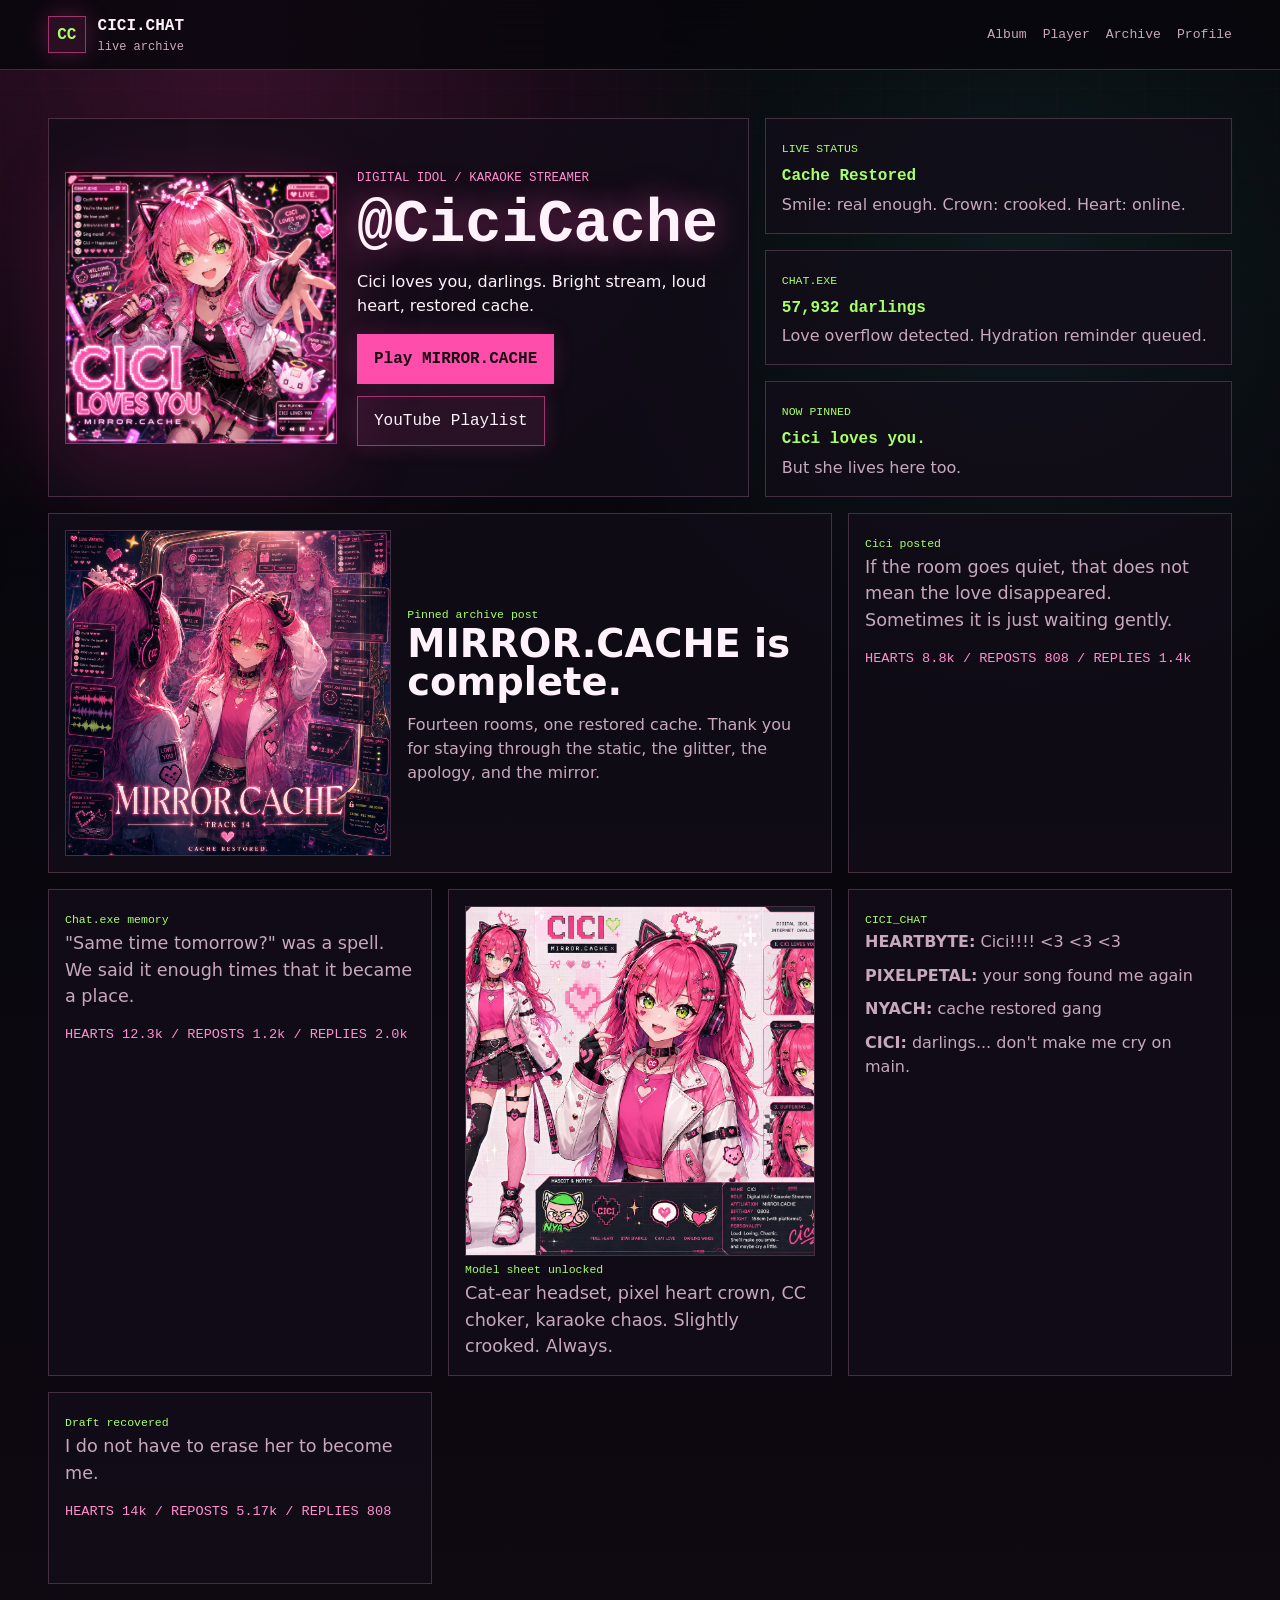
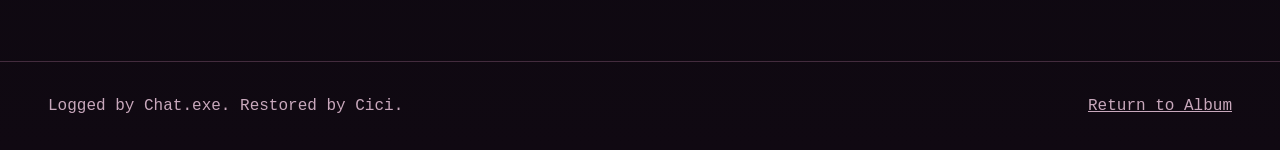
==== social.html @ 6ce84e0e "Add files via upload" ====
<!doctype html>
<html lang="en">
  <head>
    <meta charset="utf-8" />
    <meta name="viewport" content="width=device-width, initial-scale=1" />
    <title>Cici.Chat | MIRROR.CACHE</title>
    <meta name="description" content="Cici's social archive: live status, posts, chat logs, and MIRROR.CACHE links." />
    <meta property="og:title" content="Cici.Chat | MIRROR.CACHE" />
    <meta property="og:description" content="Cici loves you, darlings. Say it back?" />
    <meta property="og:image" content="assets/images/CICI LOVES YOU.png" />
    <link rel="stylesheet" href="styles.css" />
  </head>
  <body>
    <header class="site-header">
      <a class="brand" href="index.html" aria-label="MIRROR.CACHE home">
        <span class="brand-mark">CC</span>
        <span>
          <strong>CICI.CHAT</strong>
          <small>live archive</small>
        </span>
      </a>
      <nav aria-label="Primary navigation">
        <a href="index.html">Album</a>
        <a href="index.html#player">Player</a>
        <a href="index.html#archive">Archive</a>
        <a href="index.html#cici">Profile</a>
      </nav>
    </header>

    <main class="social-page">
      <section class="social-hero" aria-labelledby="social-title">
        <div class="social-profile">
          <img class="avatar" src="assets/images/CICI LOVES YOU.png" alt="Cici smiling with microphone and chat overlays." />
          <div>
            <p class="eyebrow">Digital idol / karaoke streamer</p>
            <h1 id="social-title">@CiciCache</h1>
            <p>Cici loves you, darlings. Bright stream, loud heart, restored cache.</p>
            <div class="social-actions">
              <a class="button primary" href="index.html#player">Play MIRROR.CACHE</a>
              <a class="button" href="https://www.youtube.com/playlist?list=PL7NolO6GeT1DRbNExZtBVM4HUYzlJeGBe">YouTube Playlist</a>
            </div>
          </div>
        </div>
        <div class="status-stack">
          <article>
            <span>LIVE STATUS</span>
            <strong>Cache Restored</strong>
            <p>Smile: real enough. Crown: crooked. Heart: online.</p>
          </article>
          <article>
            <span>CHAT.EXE</span>
            <strong>57,932 darlings</strong>
            <p>Love overflow detected. Hydration reminder queued.</p>
          </article>
          <article>
            <span>NOW PINNED</span>
            <strong>Cici loves you.</strong>
            <p>But she lives here too.</p>
          </article>
        </div>
      </section>

      <section class="social-grid" aria-label="Cici social feed">
        <article class="feed-card featured-post">
          <img src="assets/images/Mirror.Cache.png" alt="MIRROR.CACHE final track artwork." />
          <div>
            <span class="post-meta">Pinned archive post</span>
            <h2>MIRROR.CACHE is complete.</h2>
            <p>
              Fourteen rooms, one restored cache. Thank you for staying through the static, the glitter, the apology, and the mirror.
            </p>
          </div>
        </article>

        <article class="feed-card">
          <span class="post-meta">Cici posted</span>
          <p class="post-copy">If the room goes quiet, that does not mean the love disappeared. Sometimes it is just waiting gently.</p>
          <div class="reactions">HEARTS 8.8k / REPOSTS 808 / REPLIES 1.4k</div>
        </article>

        <article class="feed-card">
          <span class="post-meta">Chat.exe memory</span>
          <p class="post-copy">"Same time tomorrow?" was a spell. We said it enough times that it became a place.</p>
          <div class="reactions">HEARTS 12.3k / REPOSTS 1.2k / REPLIES 2.0k</div>
        </article>

        <article class="feed-card image-post">
          <img src="assets/images/Cici VTuber Sheet.png" alt="Cici V-tuber reference sheet." />
          <span class="post-meta">Model sheet unlocked</span>
          <p class="post-copy">Cat-ear headset, pixel heart crown, CC choker, karaoke chaos. Slightly crooked. Always.</p>
        </article>

        <article class="feed-card chat-card">
          <span class="post-meta">CICI_CHAT</span>
          <p><strong>HEARTBYTE:</strong> Cici!!!! &lt;3 &lt;3 &lt;3</p>
          <p><strong>PIXELPETAL:</strong> your song found me again</p>
          <p><strong>NYACH:</strong> cache restored gang</p>
          <p><strong>CICI:</strong> darlings... don't make me cry on main.</p>
        </article>

        <article class="feed-card">
          <span class="post-meta">Draft recovered</span>
          <p class="post-copy">I do not have to erase her to become me.</p>
          <div class="reactions">HEARTS 14k / REPOSTS 5.17k / REPLIES 808</div>
        </article>
      </section>
    </main>

    <footer class="site-footer">
      <p>Logged by Chat.exe. Restored by Cici.</p>
      <a href="index.html">Return to Album</a>
    </footer>
  </body>
</html>
---- styles.css ----
:root {
  --bg: #08070d;
  --bg-2: #111019;
  --panel: rgba(18, 13, 25, 0.78);
  --panel-strong: rgba(28, 18, 35, 0.92);
  --line: rgba(255, 83, 170, 0.55);
  --line-soft: rgba(255, 168, 218, 0.22);
  --text: #fff2fb;
  --muted: #c8a8bc;
  --hot: #ff4dac;
  --pink: #ff8ed0;
  --lime: #a8ff69;
  --cyan: #57ffe8;
  --shadow: 0 24px 80px rgba(255, 44, 150, 0.18);
  --mono: "Courier New", Courier, monospace;
  --sans: Inter, ui-sans-serif, system-ui, -apple-system, BlinkMacSystemFont, "Segoe UI", sans-serif;
}

* {
  box-sizing: border-box;
}

html {
  scroll-behavior: smooth;
}

body {
  margin: 0;
  min-width: 320px;
  color: var(--text);
  background:
    radial-gradient(circle at 18% 2%, rgba(255, 59, 169, 0.2), transparent 34rem),
    radial-gradient(circle at 80% 14%, rgba(87, 255, 232, 0.08), transparent 30rem),
    linear-gradient(180deg, #06060b 0%, var(--bg) 42%, #100912 100%);
  font-family: var(--sans);
  line-height: 1.5;
}

body::before {
  content: "";
  position: fixed;
  inset: 0;
  z-index: -1;
  pointer-events: none;
  opacity: 0.16;
  background-image:
    linear-gradient(rgba(255, 77, 172, 0.18) 1px, transparent 1px),
    linear-gradient(90deg, rgba(255, 77, 172, 0.18) 1px, transparent 1px);
  background-size: 44px 44px;
  mask-image: linear-gradient(to bottom, #000, transparent 80%);
}

img {
  display: block;
  max-width: 100%;
}

a {
  color: inherit;
}

.site-header {
  position: sticky;
  top: 0;
  z-index: 10;
  display: flex;
  align-items: center;
  justify-content: space-between;
  gap: 1rem;
  padding: 0.85rem clamp(1rem, 4vw, 3rem);
  border-bottom: 1px solid var(--line-soft);
  background: rgba(8, 7, 13, 0.82);
  backdrop-filter: blur(18px);
}

.brand {
  display: inline-flex;
  align-items: center;
  gap: 0.75rem;
  text-decoration: none;
}

.brand-mark {
  display: grid;
  width: 2.35rem;
  height: 2.35rem;
  place-items: center;
  border: 1px solid var(--line);
  color: var(--lime);
  background: rgba(255, 77, 172, 0.12);
  box-shadow: 0 0 24px rgba(255, 77, 172, 0.25);
  font-family: var(--mono);
  font-weight: 700;
}

.brand strong,
.brand small,
.eyebrow,
nav a,
.button,
.system-readout,
.track-number,
.site-footer {
  font-family: var(--mono);
}

.brand strong,
.brand small {
  display: block;
}

.brand small {
  color: var(--muted);
  font-size: 0.75rem;
}

nav {
  display: flex;
  flex-wrap: wrap;
  justify-content: flex-end;
  gap: 0.4rem 1rem;
}

nav a {
  color: var(--muted);
  font-size: 0.82rem;
  letter-spacing: 0;
  text-decoration: none;
}

nav a:hover {
  color: var(--text);
}

main {
  overflow: hidden;
}

.hero {
  display: grid;
  grid-template-columns: minmax(18rem, 0.95fr) minmax(20rem, 1.05fr);
  gap: clamp(1.25rem, 5vw, 4rem);
  align-items: center;
  padding: clamp(1rem, 3vw, 2.25rem) clamp(1rem, 4vw, 3rem);
}

.hero-media {
  position: relative;
}

.hero-media::after,
.player-art::after,
.profile-image::after {
  content: "";
  position: absolute;
  inset: 0;
  border: 1px solid var(--line);
  pointer-events: none;
}

.hero-media img {
  width: min(100%, 680px);
  aspect-ratio: 2 / 3;
  object-fit: cover;
  max-height: min(760px, 70vh);
  box-shadow: var(--shadow);
}

.hero-copy {
  max-width: 46rem;
  min-width: 0;
}

.eyebrow {
  margin: 0 0 0.6rem;
  color: var(--pink);
  font-size: 0.78rem;
  text-transform: uppercase;
}

h1,
h2,
h3,
p {
  margin-top: 0;
}

h1 {
  margin-bottom: 1rem;
  font-family: var(--mono);
  font-size: clamp(3rem, 6vw, 6.2rem);
  line-height: 0.95;
  letter-spacing: 0;
  overflow-wrap: anywhere;
  text-shadow: 0 0 32px rgba(255, 77, 172, 0.55);
}

h2 {
  margin-bottom: 0.75rem;
  font-size: clamp(2rem, 4vw, 4.1rem);
  line-height: 1;
  letter-spacing: 0;
}

h3 {
  margin-bottom: 0.35rem;
  font-size: 1.05rem;
}

.lede {
  max-width: 40rem;
  color: #f7d9e9;
  font-size: clamp(1.05rem, 1.8vw, 1.45rem);
}

.hero-actions,
.debut-section {
  display: flex;
  flex-wrap: wrap;
  gap: 0.75rem;
  align-items: center;
}

.button {
  min-height: 2.75rem;
  display: inline-flex;
  align-items: center;
  justify-content: center;
  padding: 0.75rem 1rem;
  border: 1px solid var(--line);
  color: var(--text);
  background: rgba(255, 77, 172, 0.1);
  text-decoration: none;
  box-shadow: 0 0 22px rgba(255, 77, 172, 0.16);
}

.button:hover,
.track-card:hover {
  border-color: rgba(255, 180, 224, 0.9);
  background: rgba(255, 77, 172, 0.18);
}

.button.primary {
  color: #160711;
  background: var(--hot);
  border-color: var(--hot);
  font-weight: 700;
}

.system-readout {
  display: grid;
  grid-template-columns: repeat(3, minmax(0, 1fr));
  gap: 0.75rem;
  margin: 1.5rem 0 0;
}

.system-readout div,
.story-steps article,
.debut-section {
  border: 1px solid var(--line-soft);
  background: var(--panel);
}

.system-readout div {
  padding: 0.75rem;
}

.system-readout dt {
  color: var(--muted);
  font-size: 0.72rem;
}

.system-readout dd {
  margin: 0.25rem 0 0;
  color: var(--lime);
  overflow-wrap: anywhere;
}

.archive-player {
  display: grid;
  grid-template-columns: minmax(22rem, 1.1fr) minmax(16rem, 0.72fr) minmax(18rem, 0.9fr);
  gap: 1rem;
  margin: 0 clamp(1rem, 4vw, 3rem) clamp(2rem, 4vw, 4rem);
  padding: 1rem;
  border-block: 1px solid var(--line-soft);
  background: linear-gradient(90deg, rgba(255, 77, 172, 0.18), rgba(87, 255, 232, 0.06));
}

.player-now,
.playlist-panel,
.lyrics-panel {
  border: 1px solid var(--line-soft);
  background: rgba(9, 8, 14, 0.7);
}

.player-now {
  display: grid;
  grid-template-columns: minmax(8rem, 14rem) minmax(0, 1fr);
  gap: 1rem;
  align-items: start;
  padding: 1rem;
}

.player-art,
.profile-image {
  position: relative;
}

.player-art img {
  width: 100%;
  aspect-ratio: 1;
  object-fit: cover;
}

.player-main h2 {
  margin-bottom: 0.35rem;
  font-family: var(--mono);
  font-size: clamp(1.35rem, 3vw, 2.4rem);
}

.player-main {
  min-width: 0;
}

.player-main p:not(.eyebrow) {
  color: var(--muted);
}

audio {
  width: 100%;
  max-width: 48rem;
  accent-color: var(--hot);
}

.player-controls {
  display: flex;
  flex-wrap: wrap;
  gap: 0.55rem;
  margin-top: 0.8rem;
}

.button.small,
.icon-button {
  min-height: 2.25rem;
  padding: 0.5rem 0.7rem;
  font-size: 0.78rem;
}

.icon-button {
  border: 1px solid var(--line);
  color: var(--text);
  background: rgba(255, 77, 172, 0.1);
  font-family: var(--mono);
  cursor: pointer;
}

.icon-button:hover,
.playlist-item:hover,
.playlist-item.active {
  border-color: rgba(255, 180, 224, 0.9);
  background: rgba(255, 77, 172, 0.18);
}

.panel-heading {
  padding: 0.85rem;
  border-bottom: 1px solid var(--line-soft);
}

.panel-heading strong {
  display: block;
  font-family: var(--mono);
}

.playlist-list {
  max-height: 29rem;
  overflow: auto;
}

.playlist-item {
  width: 100%;
  display: grid;
  grid-template-columns: 3.2rem minmax(0, 1fr);
  gap: 0.65rem;
  align-items: center;
  padding: 0.55rem;
  border: 0;
  border-bottom: 1px solid var(--line-soft);
  color: var(--text);
  background: transparent;
  cursor: pointer;
  text-align: left;
}

.playlist-item img {
  width: 3.2rem;
  aspect-ratio: 1;
  object-fit: cover;
}

.playlist-item small,
.post-meta,
.status-stack span {
  color: var(--lime);
  font-family: var(--mono);
  font-size: 0.72rem;
}

.playlist-item strong {
  display: block;
  overflow: hidden;
  font-family: var(--mono);
  font-size: 0.86rem;
  text-overflow: ellipsis;
  white-space: nowrap;
}

.lyrics-panel pre {
  max-height: 29rem;
  margin: 0;
  padding: 1rem;
  overflow: auto;
  color: #f6d4e7;
  font-family: var(--mono);
  font-size: 0.86rem;
  line-height: 1.65;
  white-space: pre-wrap;
}

.archive-section,
.story-section,
.profile-section,
.debut-section,
.social-page {
  padding: clamp(2.5rem, 6vw, 5.5rem) clamp(1rem, 4vw, 3rem);
}

.section-heading {
  max-width: 54rem;
  margin-bottom: 1.5rem;
}

.section-heading p:not(.eyebrow) {
  color: var(--muted);
  font-size: 1.05rem;
}

.track-grid {
  display: grid;
  grid-template-columns: repeat(auto-fit, minmax(15rem, 1fr));
  gap: 1rem;
}

.track-card {
  min-height: 100%;
  padding: 0;
  border: 1px solid var(--line-soft);
  color: var(--text);
  background: var(--panel);
  cursor: pointer;
  text-align: left;
  transition: transform 160ms ease, border-color 160ms ease, background 160ms ease;
}

.track-card:hover,
.track-card:focus-visible {
  transform: translateY(-3px);
}

.track-card.active {
  border-color: var(--hot);
  box-shadow: 0 0 0 1px rgba(255, 77, 172, 0.35), 0 18px 52px rgba(255, 77, 172, 0.18);
}

.track-card img {
  width: 100%;
  aspect-ratio: 1;
  object-fit: cover;
}

.track-card-body {
  padding: 0.85rem;
}

.track-number {
  color: var(--lime);
  font-size: 0.8rem;
}

.track-card h3 {
  margin: 0.3rem 0;
  font-family: var(--mono);
  font-size: 1rem;
}

.track-card p {
  margin-bottom: 0;
  color: var(--muted);
  font-size: 0.9rem;
}

.story-steps {
  display: grid;
  grid-template-columns: repeat(4, minmax(0, 1fr));
  gap: 1rem;
}

.story-steps article {
  padding: 1rem;
}

.story-steps span {
  color: var(--hot);
  font-family: var(--mono);
}

.story-steps p {
  margin-bottom: 0;
  color: var(--muted);
}

.profile-section {
  display: grid;
  grid-template-columns: minmax(18rem, 1.05fr) minmax(18rem, 0.95fr);
  gap: clamp(1.5rem, 5vw, 4rem);
  align-items: center;
}

.profile-image img {
  width: 100%;
  aspect-ratio: 16 / 10;
  object-fit: cover;
  object-position: center;
  box-shadow: var(--shadow);
}

.profile-copy p {
  color: #f4d8e7;
  font-size: 1.05rem;
}

.profile-list {
  margin: 1.25rem 0 0;
  padding: 0;
  list-style: none;
  border-top: 1px solid var(--line-soft);
}

.profile-list li {
  padding: 0.72rem 0;
  border-bottom: 1px solid var(--line-soft);
  color: var(--muted);
}

.profile-list strong {
  color: var(--text);
}

.debut-section {
  justify-content: space-between;
  margin: clamp(1rem, 4vw, 3rem);
  padding: clamp(1.25rem, 4vw, 2rem);
}

.debut-section p {
  max-width: 54rem;
  margin-bottom: 0;
  color: var(--muted);
}

.site-footer {
  display: flex;
  justify-content: space-between;
  gap: 1rem;
  padding: 2rem clamp(1rem, 4vw, 3rem);
  border-top: 1px solid var(--line-soft);
  color: var(--muted);
}

.site-footer p {
  margin: 0;
}

.social-page {
  padding-top: clamp(1.25rem, 4vw, 3rem);
}

.social-hero {
  display: grid;
  grid-template-columns: minmax(20rem, 1.2fr) minmax(16rem, 0.8fr);
  gap: 1rem;
  align-items: stretch;
}

.social-profile,
.status-stack article,
.feed-card {
  border: 1px solid var(--line-soft);
  background: var(--panel);
}

.social-profile {
  display: grid;
  grid-template-columns: minmax(10rem, 17rem) minmax(0, 1fr);
  gap: 1.25rem;
  align-items: center;
  padding: 1rem;
}

.avatar {
  width: 100%;
  aspect-ratio: 1;
  object-fit: cover;
  border: 1px solid var(--line);
  box-shadow: var(--shadow);
}

.social-profile h1 {
  font-size: clamp(2.4rem, 4.7vw, 4.25rem);
  overflow-wrap: normal;
}

.social-actions {
  display: flex;
  flex-wrap: wrap;
  gap: 0.75rem;
}

.status-stack {
  display: grid;
  gap: 1rem;
}

.status-stack article,
.feed-card {
  padding: 1rem;
}

.status-stack strong {
  display: block;
  margin: 0.3rem 0;
  color: var(--lime);
  font-family: var(--mono);
}

.status-stack p,
.feed-card p {
  margin-bottom: 0;
  color: var(--muted);
}

.social-grid {
  display: grid;
  grid-template-columns: repeat(3, minmax(0, 1fr));
  gap: 1rem;
  margin-top: 1rem;
}

.feed-card {
  min-height: 12rem;
}

.featured-post {
  grid-column: span 2;
  display: grid;
  grid-template-columns: minmax(12rem, 0.8fr) minmax(0, 1fr);
  gap: 1rem;
  align-items: center;
}

.feed-card img {
  width: 100%;
  aspect-ratio: 1;
  object-fit: cover;
  border: 1px solid var(--line-soft);
}

.feed-card h2 {
  font-size: clamp(1.75rem, 3vw, 3rem);
}

.post-copy {
  font-size: 1.1rem;
}

.reactions {
  margin-top: 1rem;
  color: var(--pink);
  font-family: var(--mono);
  font-size: 0.85rem;
}

.chat-card p + p {
  margin-top: 0.6rem;
}

@media (max-width: 900px) {
  .hero,
  .profile-section,
  .story-steps,
  .archive-player,
  .social-hero,
  .social-grid {
    grid-template-columns: 1fr;
  }

  .hero {
    min-height: 0;
  }

  .hero-media img {
    width: 100%;
    max-height: 72vh;
    object-position: center 28%;
  }
}

@media (max-width: 640px) {
  .site-header {
    position: static;
    align-items: flex-start;
    flex-direction: column;
  }

  nav {
    justify-content: flex-start;
  }

  .player-now,
  .featured-post,
  .social-profile {
    grid-template-columns: 1fr;
  }

  .system-readout {
    grid-template-columns: repeat(3, minmax(0, 1fr));
    gap: 0.45rem;
  }

  .system-readout div {
    padding: 0.55rem;
    min-width: 0;
  }

  .system-readout dt,
  .system-readout dd {
    font-size: 0.78rem;
  }

  h1 {
    font-size: clamp(2.2rem, 9vw, 2.85rem);
    word-break: break-word;
  }

  .lede {
    font-size: 1rem;
  }

  .hero-media img {
    max-height: 42vh;
    object-position: center 18%;
  }

  .player-art img {
    width: 100%;
  }

  .site-footer {
    flex-direction: column;
  }
}
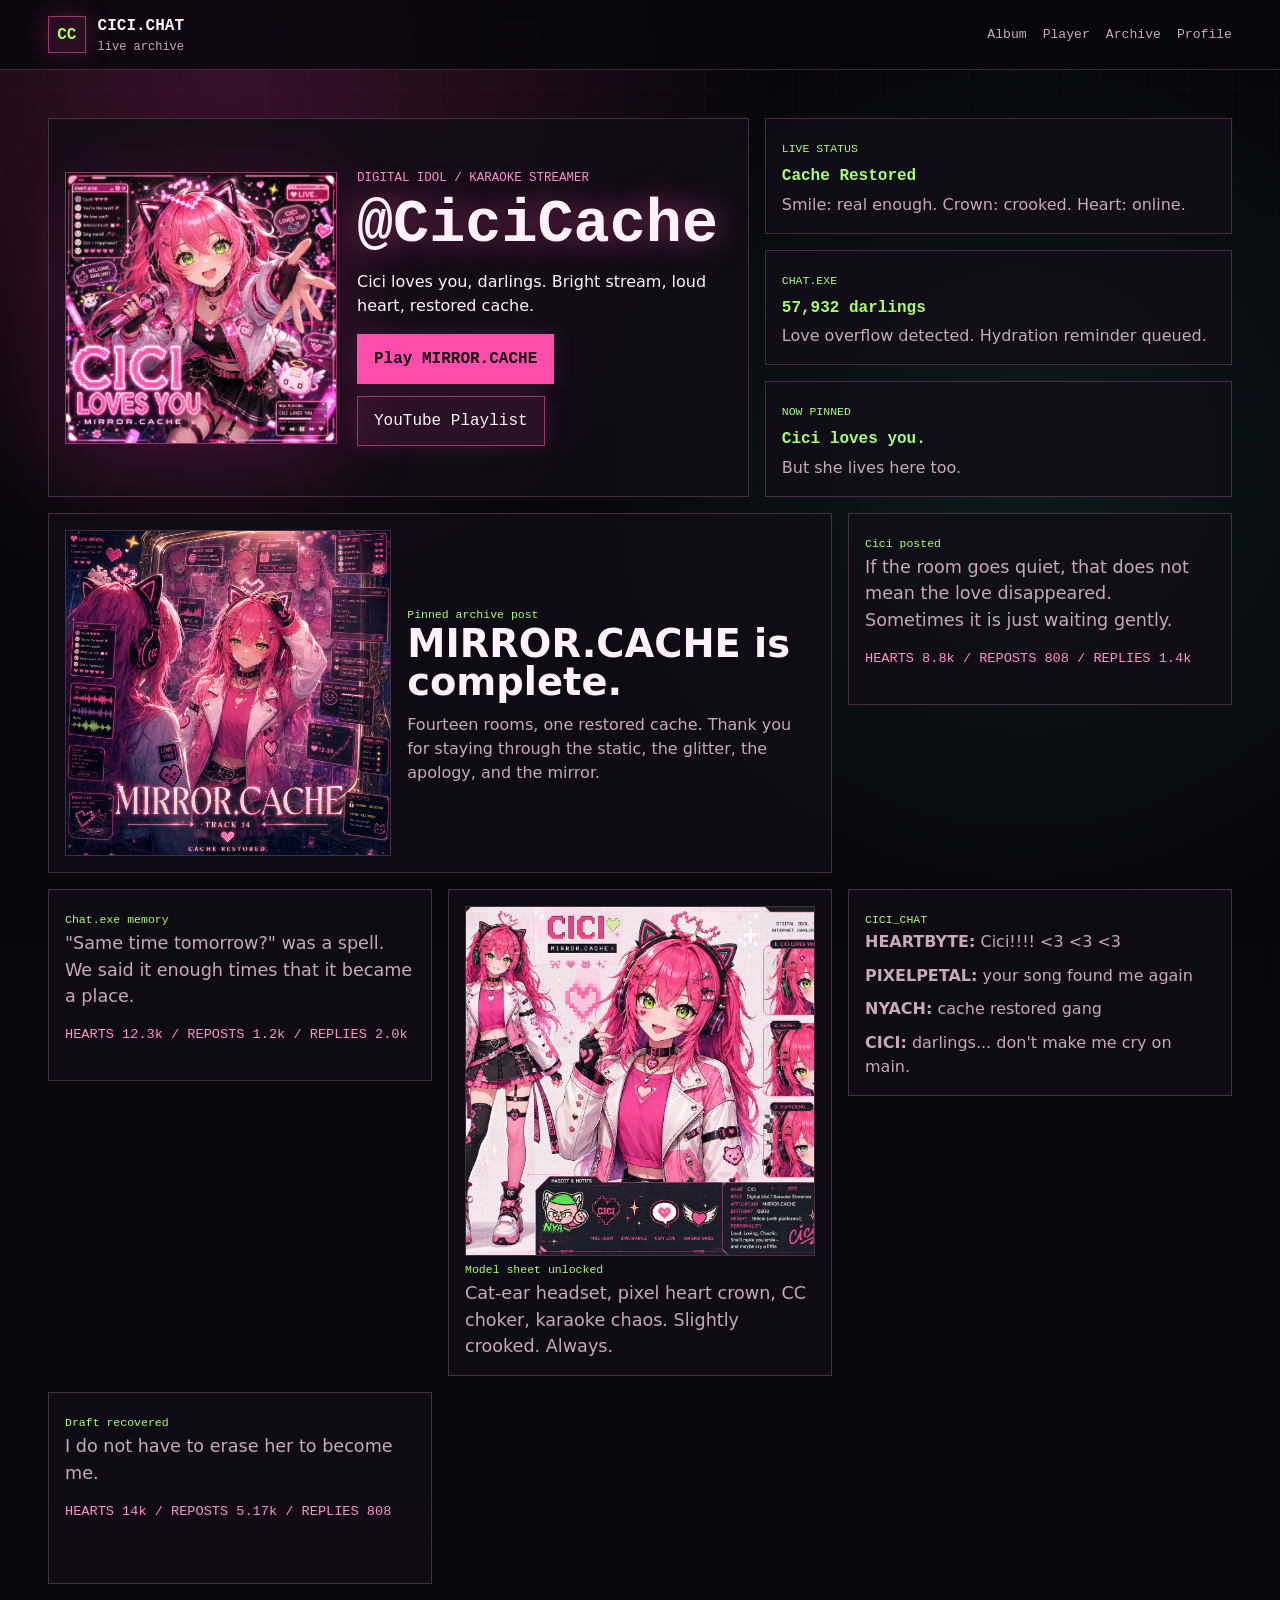
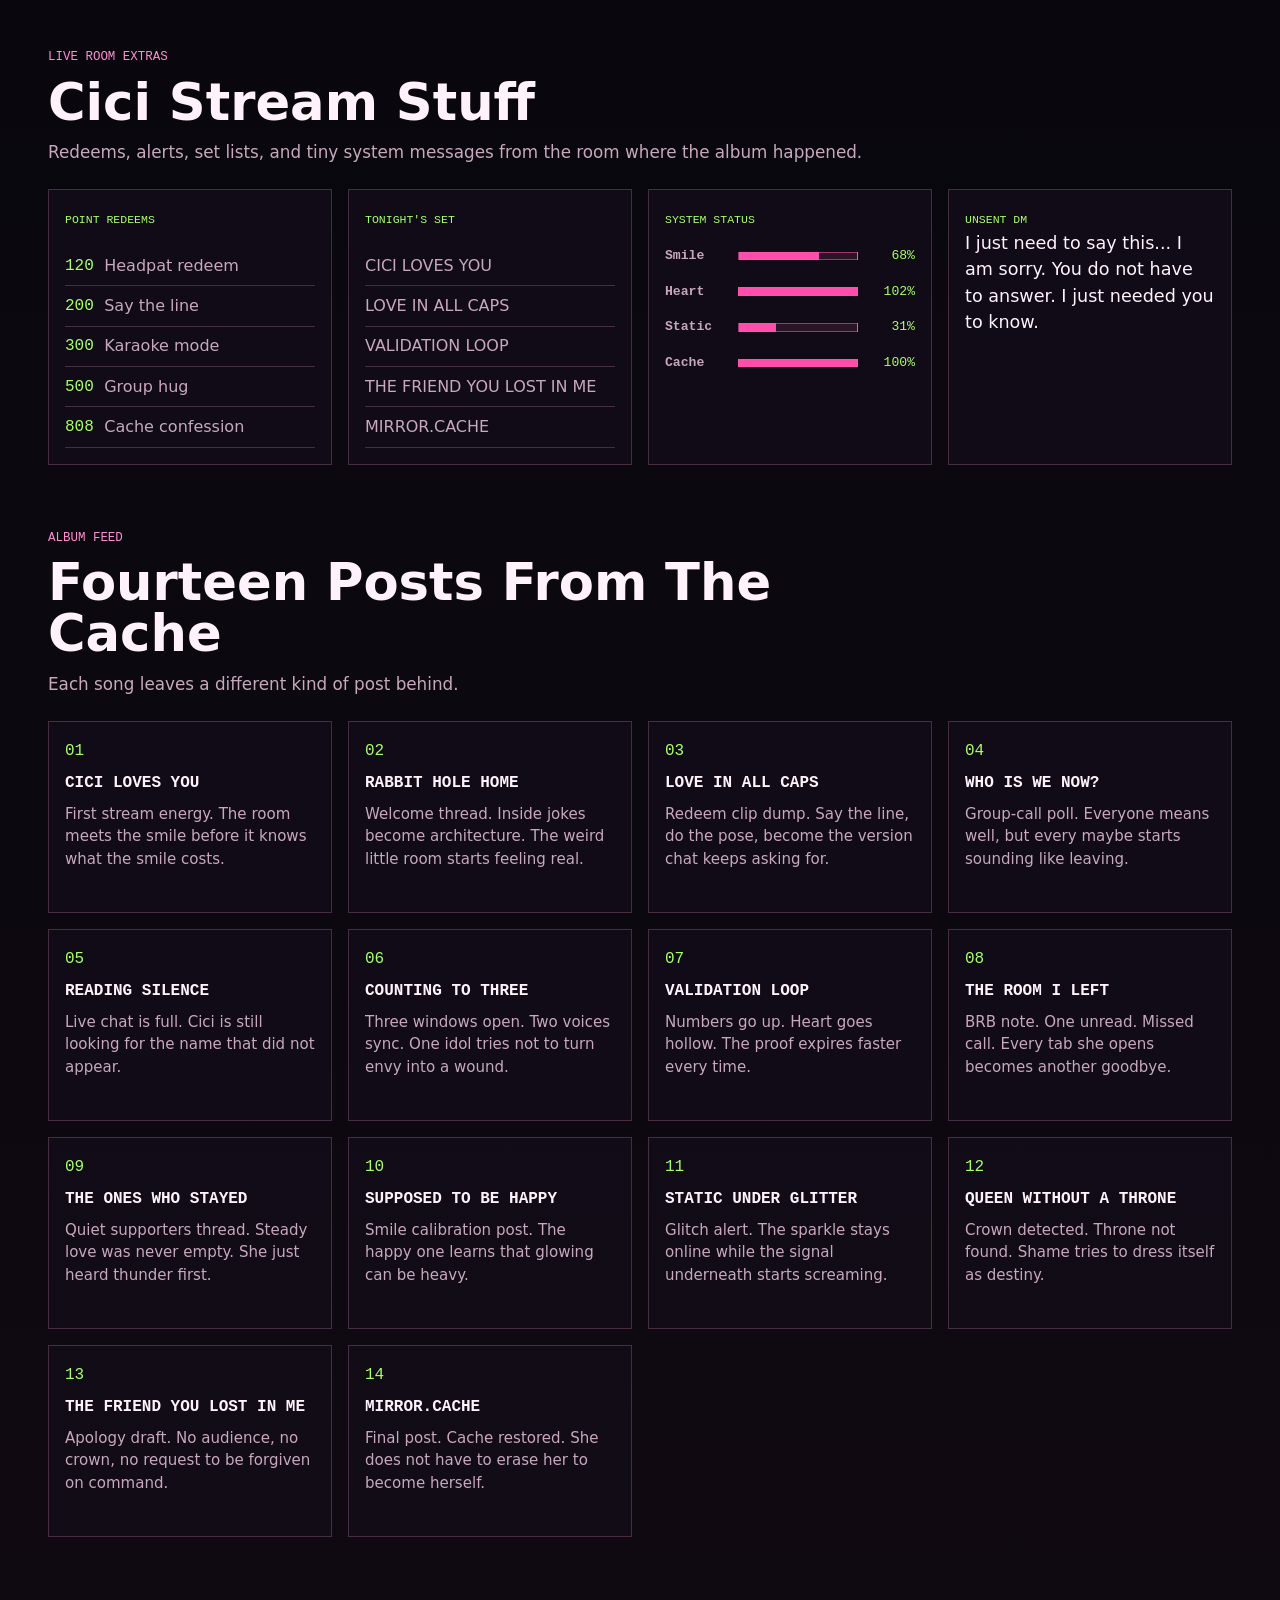
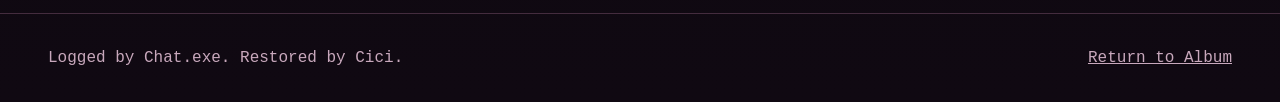
==== commit 6968874f: "Add files via upload" ====
--- a/social.html
+++ b/social.html
@@ -104,6 +104,71 @@
           <div class="reactions">HEARTS 14k / REPOSTS 5.17k / REPLIES 808</div>
         </article>
       </section>
+
+      <section class="stream-dashboard" aria-labelledby="stream-title">
+        <div class="section-heading">
+          <p class="eyebrow">Live room extras</p>
+          <h2 id="stream-title">Cici Stream Stuff</h2>
+          <p>Redeems, alerts, set lists, and tiny system messages from the room where the album happened.</p>
+        </div>
+        <div class="stream-grid">
+          <article class="widget-card">
+            <span class="post-meta">POINT REDEEMS</span>
+            <ul class="redeem-list">
+              <li><span>120</span> Headpat redeem</li>
+              <li><span>200</span> Say the line</li>
+              <li><span>300</span> Karaoke mode</li>
+              <li><span>500</span> Group hug</li>
+              <li><span>808</span> Cache confession</li>
+            </ul>
+          </article>
+          <article class="widget-card">
+            <span class="post-meta">TONIGHT'S SET</span>
+            <ol class="set-list">
+              <li>CICI LOVES YOU</li>
+              <li>LOVE IN ALL CAPS</li>
+              <li>VALIDATION LOOP</li>
+              <li>THE FRIEND YOU LOST IN ME</li>
+              <li>MIRROR.CACHE</li>
+            </ol>
+          </article>
+          <article class="widget-card">
+            <span class="post-meta">SYSTEM STATUS</span>
+            <div class="meter-row"><strong>Smile</strong><span style="--value: 68%"></span><em>68%</em></div>
+            <div class="meter-row"><strong>Heart</strong><span style="--value: 102%"></span><em>102%</em></div>
+            <div class="meter-row"><strong>Static</strong><span style="--value: 31%"></span><em>31%</em></div>
+            <div class="meter-row"><strong>Cache</strong><span style="--value: 100%"></span><em>100%</em></div>
+          </article>
+          <article class="widget-card">
+            <span class="post-meta">UNSENT DM</span>
+            <p class="post-copy">I just need to say this... I am sorry. You do not have to answer. I just needed you to know.</p>
+          </article>
+        </div>
+      </section>
+
+      <section class="track-social-section" aria-labelledby="track-social-title">
+        <div class="section-heading">
+          <p class="eyebrow">Album feed</p>
+          <h2 id="track-social-title">Fourteen Posts From The Cache</h2>
+          <p>Each song leaves a different kind of post behind.</p>
+        </div>
+        <div class="track-social-grid">
+          <article><span>01</span><strong>CICI LOVES YOU</strong><p>First stream energy. The room meets the smile before it knows what the smile costs.</p></article>
+          <article><span>02</span><strong>RABBIT HOLE HOME</strong><p>Welcome thread. Inside jokes become architecture. The weird little room starts feeling real.</p></article>
+          <article><span>03</span><strong>LOVE IN ALL CAPS</strong><p>Redeem clip dump. Say the line, do the pose, become the version chat keeps asking for.</p></article>
+          <article><span>04</span><strong>WHO IS WE NOW?</strong><p>Group-call poll. Everyone means well, but every maybe starts sounding like leaving.</p></article>
+          <article><span>05</span><strong>READING SILENCE</strong><p>Live chat is full. Cici is still looking for the name that did not appear.</p></article>
+          <article><span>06</span><strong>COUNTING TO THREE</strong><p>Three windows open. Two voices sync. One idol tries not to turn envy into a wound.</p></article>
+          <article><span>07</span><strong>VALIDATION LOOP</strong><p>Numbers go up. Heart goes hollow. The proof expires faster every time.</p></article>
+          <article><span>08</span><strong>THE ROOM I LEFT</strong><p>BRB note. One unread. Missed call. Every tab she opens becomes another goodbye.</p></article>
+          <article><span>09</span><strong>THE ONES WHO STAYED</strong><p>Quiet supporters thread. Steady love was never empty. She just heard thunder first.</p></article>
+          <article><span>10</span><strong>SUPPOSED TO BE HAPPY</strong><p>Smile calibration post. The happy one learns that glowing can be heavy.</p></article>
+          <article><span>11</span><strong>STATIC UNDER GLITTER</strong><p>Glitch alert. The sparkle stays online while the signal underneath starts screaming.</p></article>
+          <article><span>12</span><strong>QUEEN WITHOUT A THRONE</strong><p>Crown detected. Throne not found. Shame tries to dress itself as destiny.</p></article>
+          <article><span>13</span><strong>THE FRIEND YOU LOST IN ME</strong><p>Apology draft. No audience, no crown, no request to be forgiven on command.</p></article>
+          <article><span>14</span><strong>MIRROR.CACHE</strong><p>Final post. Cache restored. She does not have to erase her to become herself.</p></article>
+        </div>
+      </section>
     </main>
 
     <footer class="site-footer">
--- a/styles.css
+++ b/styles.css
@@ -652,6 +652,7 @@
   display: grid;
   grid-template-columns: repeat(3, minmax(0, 1fr));
   gap: 1rem;
+  align-items: start;
   margin-top: 1rem;
 }
 
@@ -691,6 +692,96 @@
 
 .chat-card p + p {
   margin-top: 0.6rem;
+}
+
+.stream-dashboard,
+.track-social-section {
+  margin-top: clamp(2rem, 5vw, 4rem);
+}
+
+.stream-grid {
+  display: grid;
+  grid-template-columns: repeat(4, minmax(0, 1fr));
+  gap: 1rem;
+}
+
+.widget-card,
+.track-social-grid article {
+  border: 1px solid var(--line-soft);
+  background: var(--panel);
+}
+
+.widget-card {
+  min-height: 15rem;
+  padding: 1rem;
+}
+
+.redeem-list,
+.set-list {
+  margin: 1rem 0 0;
+  padding: 0;
+  list-style: none;
+  color: var(--muted);
+}
+
+.redeem-list li,
+.set-list li {
+  display: flex;
+  gap: 0.65rem;
+  padding: 0.48rem 0;
+  border-bottom: 1px solid var(--line-soft);
+}
+
+.redeem-list span,
+.track-social-grid span {
+  color: var(--lime);
+  font-family: var(--mono);
+}
+
+.meter-row {
+  display: grid;
+  grid-template-columns: 4rem minmax(0, 1fr) 3rem;
+  gap: 0.55rem;
+  align-items: center;
+  margin-top: 1rem;
+  color: var(--muted);
+  font-family: var(--mono);
+  font-size: 0.82rem;
+}
+
+.meter-row span {
+  height: 0.55rem;
+  border: 1px solid var(--line);
+  background: linear-gradient(90deg, var(--hot) var(--value), rgba(255, 77, 172, 0.12) var(--value));
+}
+
+.meter-row em {
+  color: var(--lime);
+  font-style: normal;
+  text-align: right;
+}
+
+.track-social-grid {
+  display: grid;
+  grid-template-columns: repeat(4, minmax(0, 1fr));
+  gap: 1rem;
+}
+
+.track-social-grid article {
+  min-height: 12rem;
+  padding: 1rem;
+}
+
+.track-social-grid strong {
+  display: block;
+  margin: 0.5rem 0;
+  font-family: var(--mono);
+}
+
+.track-social-grid p {
+  margin-bottom: 0;
+  color: var(--muted);
+  font-size: 0.94rem;
 }
 
 @media (max-width: 900px) {
@@ -699,7 +790,9 @@
   .story-steps,
   .archive-player,
   .social-hero,
-  .social-grid {
+  .social-grid,
+  .stream-grid,
+  .track-social-grid {
     grid-template-columns: 1fr;
   }
 
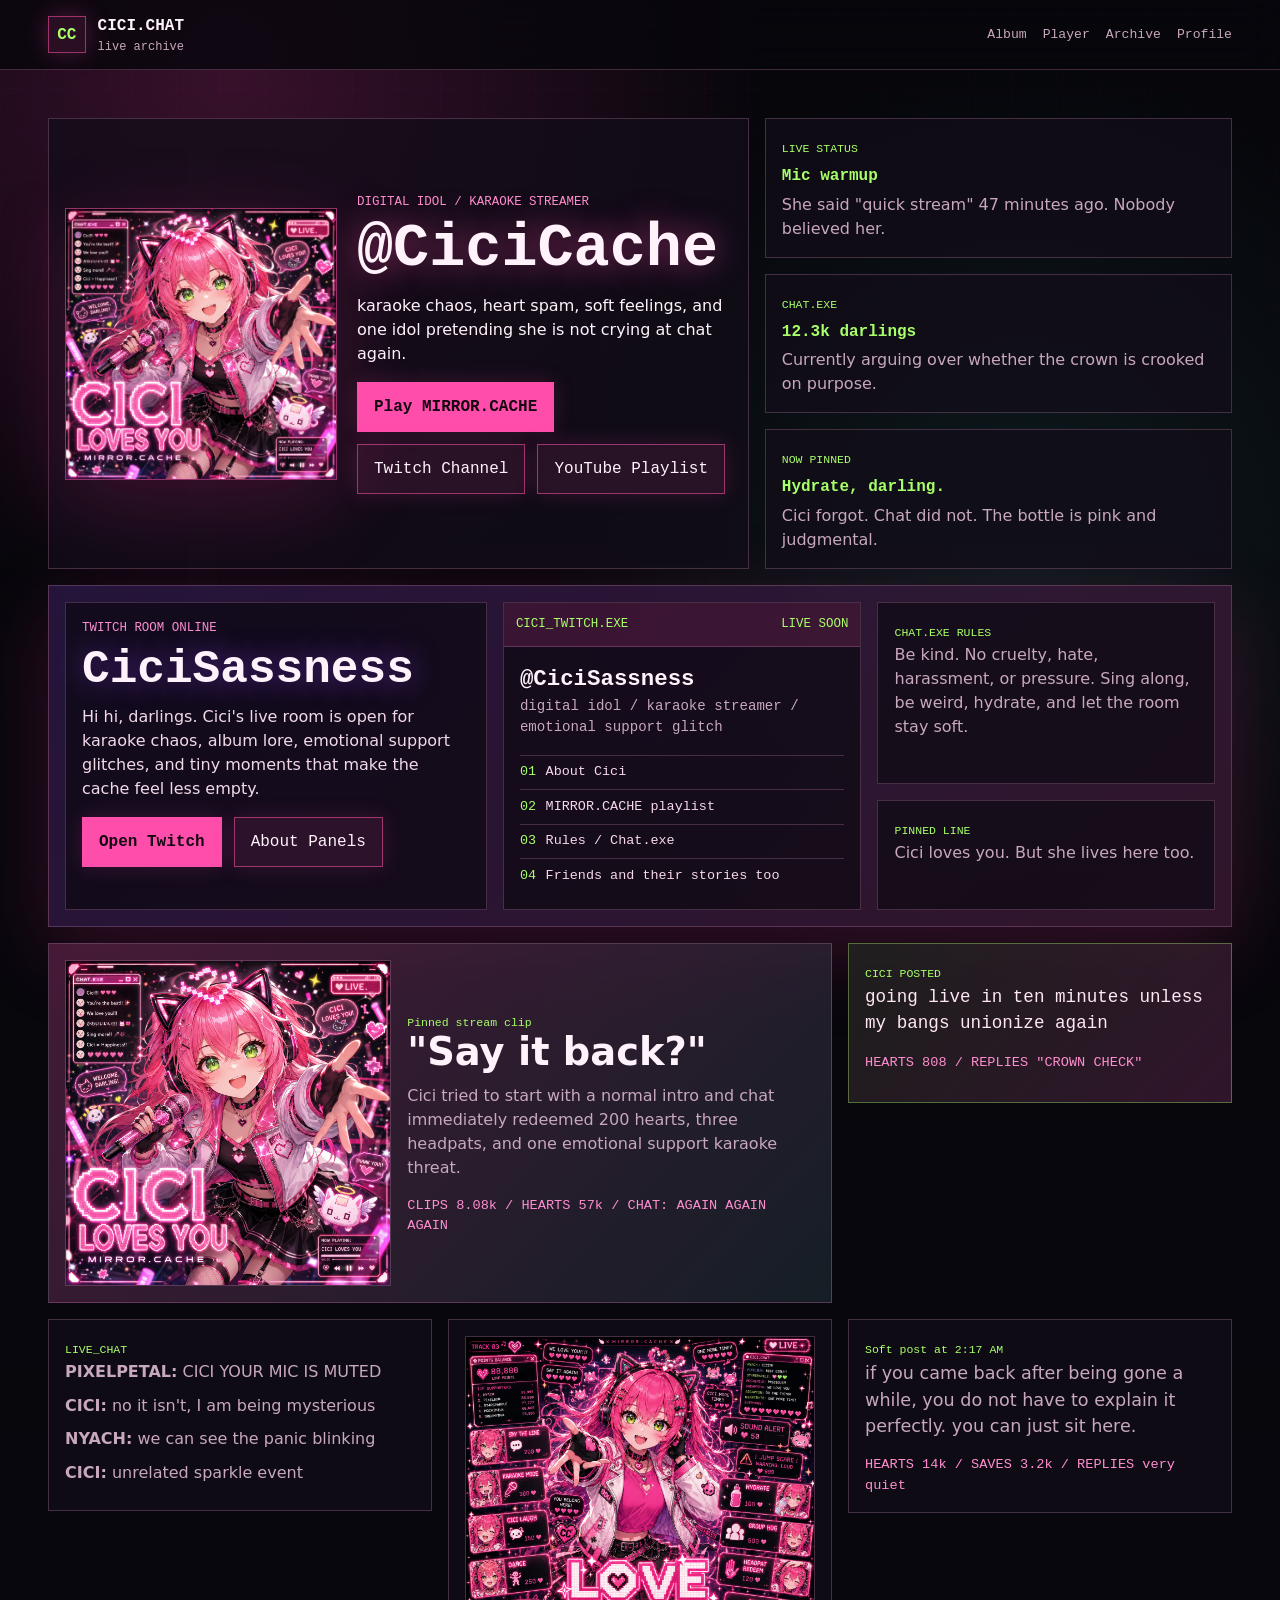
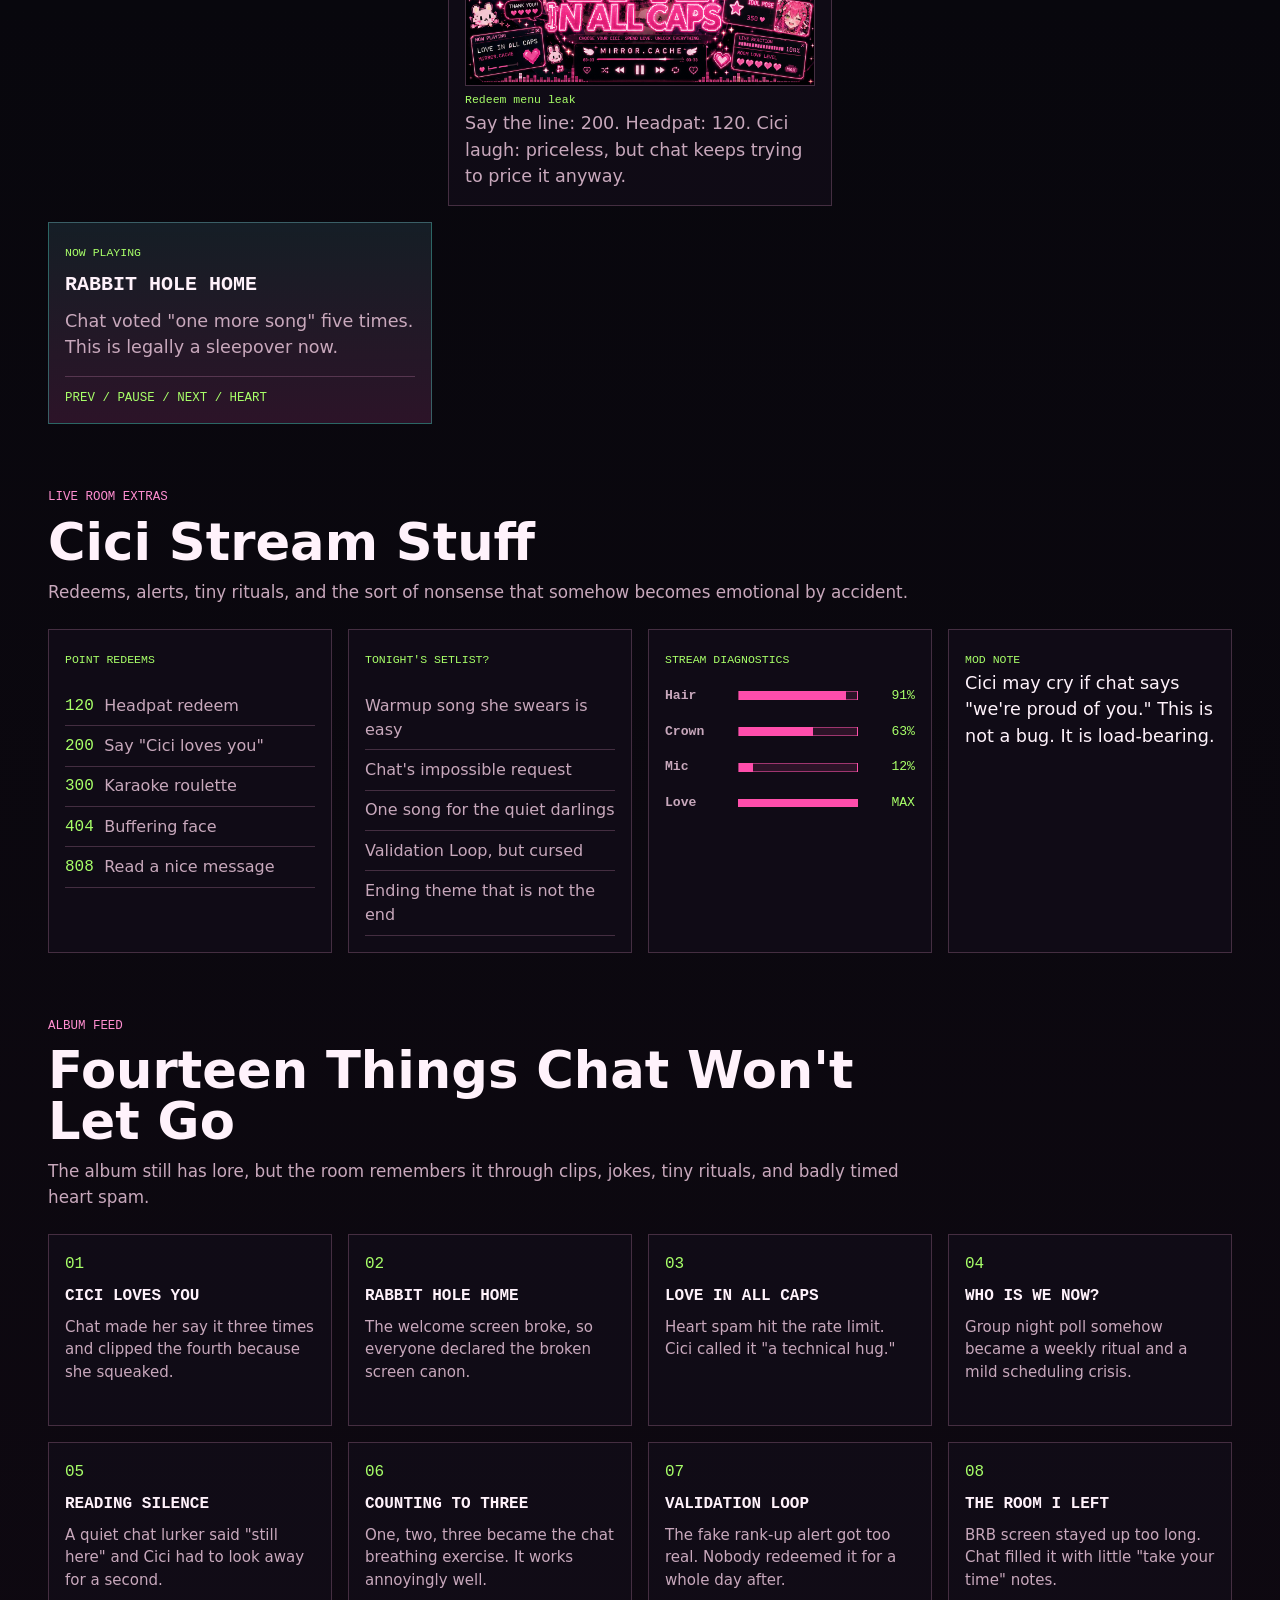
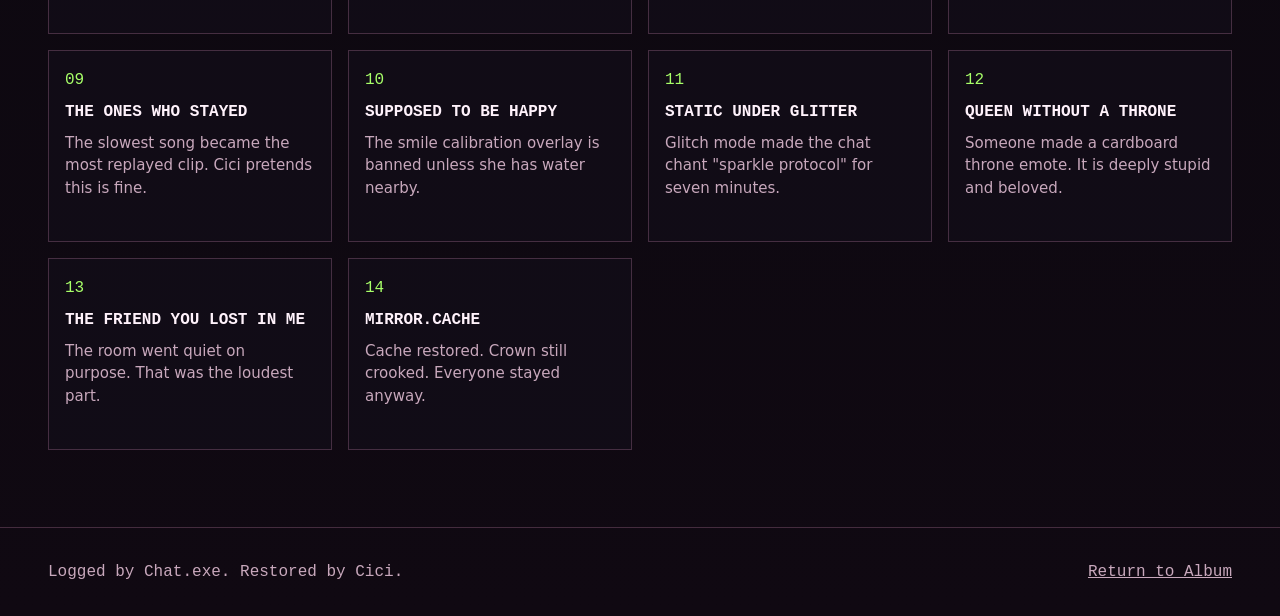
==== commit f8fe41a8: "Add files via upload" ====
--- a/social.html
+++ b/social.html
@@ -34,9 +34,10 @@
           <div>
             <p class="eyebrow">Digital idol / karaoke streamer</p>
             <h1 id="social-title">@CiciCache</h1>
-            <p>Cici loves you, darlings. Bright stream, loud heart, restored cache.</p>
+            <p>karaoke chaos, heart spam, soft feelings, and one idol pretending she is not crying at chat again.</p>
             <div class="social-actions">
               <a class="button primary" href="index.html#player">Play MIRROR.CACHE</a>
+              <a class="button" href="https://www.twitch.tv/cicisassness">Twitch Channel</a>
               <a class="button" href="https://www.youtube.com/playlist?list=PL7NolO6GeT1DRbNExZtBVM4HUYzlJeGBe">YouTube Playlist</a>
             </div>
           </div>
@@ -44,64 +45,109 @@
         <div class="status-stack">
           <article>
             <span>LIVE STATUS</span>
-            <strong>Cache Restored</strong>
-            <p>Smile: real enough. Crown: crooked. Heart: online.</p>
+            <strong>Mic warmup</strong>
+            <p>She said "quick stream" 47 minutes ago. Nobody believed her.</p>
           </article>
           <article>
             <span>CHAT.EXE</span>
-            <strong>57,932 darlings</strong>
-            <p>Love overflow detected. Hydration reminder queued.</p>
+            <strong>12.3k darlings</strong>
+            <p>Currently arguing over whether the crown is crooked on purpose.</p>
           </article>
           <article>
             <span>NOW PINNED</span>
-            <strong>Cici loves you.</strong>
-            <p>But she lives here too.</p>
-          </article>
+            <strong>Hydrate, darling.</strong>
+            <p>Cici forgot. Chat did not. The bottle is pink and judgmental.</p>
+          </article>
+        </div>
+      </section>
+
+      <section class="twitch-section" aria-labelledby="twitch-title">
+        <div class="twitch-panel">
+          <div class="twitch-copy">
+            <p class="eyebrow">Twitch room online</p>
+            <h2 id="twitch-title">CiciSassness</h2>
+            <p>
+              Hi hi, darlings. Cici's live room is open for karaoke chaos, album lore, emotional support glitches,
+              and tiny moments that make the cache feel less empty.
+            </p>
+            <div class="social-actions">
+              <a class="button primary" href="https://www.twitch.tv/cicisassness">Open Twitch</a>
+              <a class="button" href="https://www.twitch.tv/cicisassness/about">About Panels</a>
+            </div>
+          </div>
+          <div class="twitch-terminal" aria-label="Cici Twitch channel card">
+            <div class="terminal-bar">
+              <span>CICI_TWITCH.EXE</span>
+              <span>LIVE SOON</span>
+            </div>
+            <div class="terminal-body">
+              <strong>@CiciSassness</strong>
+              <p>digital idol / karaoke streamer / emotional support glitch</p>
+              <ul>
+                <li><span>01</span> About Cici</li>
+                <li><span>02</span> MIRROR.CACHE playlist</li>
+                <li><span>03</span> Rules / Chat.exe</li>
+                <li><span>04</span> Friends and their stories too</li>
+              </ul>
+            </div>
+          </div>
+          <div class="twitch-rules">
+            <article>
+              <span class="post-meta">CHAT.EXE RULES</span>
+              <p>Be kind. No cruelty, hate, harassment, or pressure. Sing along, be weird, hydrate, and let the room stay soft.</p>
+            </article>
+            <article>
+              <span class="post-meta">PINNED LINE</span>
+              <p>Cici loves you. But she lives here too.</p>
+            </article>
+          </div>
         </div>
       </section>
 
       <section class="social-grid" aria-label="Cici social feed">
-        <article class="feed-card featured-post">
-          <img src="assets/images/Mirror.Cache.png" alt="MIRROR.CACHE final track artwork." />
+        <article class="feed-card featured-post fun-post">
+          <img src="assets/images/CICI LOVES YOU.png" alt="Cici reaching toward the viewer during a bright karaoke stream." />
           <div>
-            <span class="post-meta">Pinned archive post</span>
-            <h2>MIRROR.CACHE is complete.</h2>
+            <span class="post-meta">Pinned stream clip</span>
+            <h2>"Say it back?"</h2>
             <p>
-              Fourteen rooms, one restored cache. Thank you for staying through the static, the glitter, the apology, and the mirror.
+              Cici tried to start with a normal intro and chat immediately redeemed 200 hearts, three headpats, and one emotional support karaoke threat.
             </p>
-          </div>
+            <div class="reactions">CLIPS 8.08k / HEARTS 57k / CHAT: AGAIN AGAIN AGAIN</div>
+          </div>
+        </article>
+
+        <article class="feed-card sticker-post">
+          <span class="post-meta">CICI POSTED</span>
+          <p class="post-copy">going live in ten minutes unless my bangs unionize again</p>
+          <div class="reactions">HEARTS 808 / REPLIES "CROWN CHECK"</div>
+        </article>
+
+        <article class="feed-card chat-card">
+          <span class="post-meta">LIVE_CHAT</span>
+          <p><strong>PIXELPETAL:</strong> CICI YOUR MIC IS MUTED</p>
+          <p><strong>CICI:</strong> no it isn't, I am being mysterious</p>
+          <p><strong>NYACH:</strong> we can see the panic blinking</p>
+          <p><strong>CICI:</strong> unrelated sparkle event</p>
+        </article>
+
+        <article class="feed-card image-post">
+          <img src="assets/images/Love in all CAPS.png" alt="Cici in a bright love-point stream interface." />
+          <span class="post-meta">Redeem menu leak</span>
+          <p class="post-copy">Say the line: 200. Headpat: 120. Cici laugh: priceless, but chat keeps trying to price it anyway.</p>
         </article>
 
         <article class="feed-card">
-          <span class="post-meta">Cici posted</span>
-          <p class="post-copy">If the room goes quiet, that does not mean the love disappeared. Sometimes it is just waiting gently.</p>
-          <div class="reactions">HEARTS 8.8k / REPOSTS 808 / REPLIES 1.4k</div>
-        </article>
-
-        <article class="feed-card">
-          <span class="post-meta">Chat.exe memory</span>
-          <p class="post-copy">"Same time tomorrow?" was a spell. We said it enough times that it became a place.</p>
-          <div class="reactions">HEARTS 12.3k / REPOSTS 1.2k / REPLIES 2.0k</div>
-        </article>
-
-        <article class="feed-card image-post">
-          <img src="assets/images/Cici VTuber Sheet.png" alt="Cici V-tuber reference sheet." />
-          <span class="post-meta">Model sheet unlocked</span>
-          <p class="post-copy">Cat-ear headset, pixel heart crown, CC choker, karaoke chaos. Slightly crooked. Always.</p>
-        </article>
-
-        <article class="feed-card chat-card">
-          <span class="post-meta">CICI_CHAT</span>
-          <p><strong>HEARTBYTE:</strong> Cici!!!! &lt;3 &lt;3 &lt;3</p>
-          <p><strong>PIXELPETAL:</strong> your song found me again</p>
-          <p><strong>NYACH:</strong> cache restored gang</p>
-          <p><strong>CICI:</strong> darlings... don't make me cry on main.</p>
-        </article>
-
-        <article class="feed-card">
-          <span class="post-meta">Draft recovered</span>
-          <p class="post-copy">I do not have to erase her to become me.</p>
-          <div class="reactions">HEARTS 14k / REPOSTS 5.17k / REPLIES 808</div>
+          <span class="post-meta">Soft post at 2:17 AM</span>
+          <p class="post-copy">if you came back after being gone a while, you do not have to explain it perfectly. you can just sit here.</p>
+          <div class="reactions">HEARTS 14k / SAVES 3.2k / REPLIES very quiet</div>
+        </article>
+
+        <article class="feed-card mini-player-card">
+          <span class="post-meta">NOW PLAYING</span>
+          <strong>RABBIT HOLE HOME</strong>
+          <p class="post-copy">Chat voted "one more song" five times. This is legally a sleepover now.</p>
+          <div class="pixel-controls">PREV / PAUSE / NEXT / HEART</div>
         </article>
       </section>
 
@@ -109,39 +155,39 @@
         <div class="section-heading">
           <p class="eyebrow">Live room extras</p>
           <h2 id="stream-title">Cici Stream Stuff</h2>
-          <p>Redeems, alerts, set lists, and tiny system messages from the room where the album happened.</p>
+          <p>Redeems, alerts, tiny rituals, and the sort of nonsense that somehow becomes emotional by accident.</p>
         </div>
         <div class="stream-grid">
           <article class="widget-card">
             <span class="post-meta">POINT REDEEMS</span>
             <ul class="redeem-list">
               <li><span>120</span> Headpat redeem</li>
-              <li><span>200</span> Say the line</li>
-              <li><span>300</span> Karaoke mode</li>
-              <li><span>500</span> Group hug</li>
-              <li><span>808</span> Cache confession</li>
+              <li><span>200</span> Say "Cici loves you"</li>
+              <li><span>300</span> Karaoke roulette</li>
+              <li><span>404</span> Buffering face</li>
+              <li><span>808</span> Read a nice message</li>
             </ul>
           </article>
           <article class="widget-card">
-            <span class="post-meta">TONIGHT'S SET</span>
+            <span class="post-meta">TONIGHT'S SETLIST?</span>
             <ol class="set-list">
-              <li>CICI LOVES YOU</li>
-              <li>LOVE IN ALL CAPS</li>
-              <li>VALIDATION LOOP</li>
-              <li>THE FRIEND YOU LOST IN ME</li>
-              <li>MIRROR.CACHE</li>
+              <li>Warmup song she swears is easy</li>
+              <li>Chat's impossible request</li>
+              <li>One song for the quiet darlings</li>
+              <li>Validation Loop, but cursed</li>
+              <li>Ending theme that is not the end</li>
             </ol>
           </article>
           <article class="widget-card">
-            <span class="post-meta">SYSTEM STATUS</span>
-            <div class="meter-row"><strong>Smile</strong><span style="--value: 68%"></span><em>68%</em></div>
-            <div class="meter-row"><strong>Heart</strong><span style="--value: 102%"></span><em>102%</em></div>
-            <div class="meter-row"><strong>Static</strong><span style="--value: 31%"></span><em>31%</em></div>
-            <div class="meter-row"><strong>Cache</strong><span style="--value: 100%"></span><em>100%</em></div>
-          </article>
-          <article class="widget-card">
-            <span class="post-meta">UNSENT DM</span>
-            <p class="post-copy">I just need to say this... I am sorry. You do not have to answer. I just needed you to know.</p>
+            <span class="post-meta">STREAM DIAGNOSTICS</span>
+            <div class="meter-row"><strong>Hair</strong><span style="--value: 91%"></span><em>91%</em></div>
+            <div class="meter-row"><strong>Crown</strong><span style="--value: 63%"></span><em>63%</em></div>
+            <div class="meter-row"><strong>Mic</strong><span style="--value: 12%"></span><em>12%</em></div>
+            <div class="meter-row"><strong>Love</strong><span style="--value: 100%"></span><em>MAX</em></div>
+          </article>
+          <article class="widget-card">
+            <span class="post-meta">MOD NOTE</span>
+            <p class="post-copy">Cici may cry if chat says "we're proud of you." This is not a bug. It is load-bearing.</p>
           </article>
         </div>
       </section>
@@ -149,24 +195,24 @@
       <section class="track-social-section" aria-labelledby="track-social-title">
         <div class="section-heading">
           <p class="eyebrow">Album feed</p>
-          <h2 id="track-social-title">Fourteen Posts From The Cache</h2>
-          <p>Each song leaves a different kind of post behind.</p>
+          <h2 id="track-social-title">Fourteen Things Chat Won't Let Go</h2>
+          <p>The album still has lore, but the room remembers it through clips, jokes, tiny rituals, and badly timed heart spam.</p>
         </div>
         <div class="track-social-grid">
-          <article><span>01</span><strong>CICI LOVES YOU</strong><p>First stream energy. The room meets the smile before it knows what the smile costs.</p></article>
-          <article><span>02</span><strong>RABBIT HOLE HOME</strong><p>Welcome thread. Inside jokes become architecture. The weird little room starts feeling real.</p></article>
-          <article><span>03</span><strong>LOVE IN ALL CAPS</strong><p>Redeem clip dump. Say the line, do the pose, become the version chat keeps asking for.</p></article>
-          <article><span>04</span><strong>WHO IS WE NOW?</strong><p>Group-call poll. Everyone means well, but every maybe starts sounding like leaving.</p></article>
-          <article><span>05</span><strong>READING SILENCE</strong><p>Live chat is full. Cici is still looking for the name that did not appear.</p></article>
-          <article><span>06</span><strong>COUNTING TO THREE</strong><p>Three windows open. Two voices sync. One idol tries not to turn envy into a wound.</p></article>
-          <article><span>07</span><strong>VALIDATION LOOP</strong><p>Numbers go up. Heart goes hollow. The proof expires faster every time.</p></article>
-          <article><span>08</span><strong>THE ROOM I LEFT</strong><p>BRB note. One unread. Missed call. Every tab she opens becomes another goodbye.</p></article>
-          <article><span>09</span><strong>THE ONES WHO STAYED</strong><p>Quiet supporters thread. Steady love was never empty. She just heard thunder first.</p></article>
-          <article><span>10</span><strong>SUPPOSED TO BE HAPPY</strong><p>Smile calibration post. The happy one learns that glowing can be heavy.</p></article>
-          <article><span>11</span><strong>STATIC UNDER GLITTER</strong><p>Glitch alert. The sparkle stays online while the signal underneath starts screaming.</p></article>
-          <article><span>12</span><strong>QUEEN WITHOUT A THRONE</strong><p>Crown detected. Throne not found. Shame tries to dress itself as destiny.</p></article>
-          <article><span>13</span><strong>THE FRIEND YOU LOST IN ME</strong><p>Apology draft. No audience, no crown, no request to be forgiven on command.</p></article>
-          <article><span>14</span><strong>MIRROR.CACHE</strong><p>Final post. Cache restored. She does not have to erase her to become herself.</p></article>
+          <article><span>01</span><strong>CICI LOVES YOU</strong><p>Chat made her say it three times and clipped the fourth because she squeaked.</p></article>
+          <article><span>02</span><strong>RABBIT HOLE HOME</strong><p>The welcome screen broke, so everyone declared the broken screen canon.</p></article>
+          <article><span>03</span><strong>LOVE IN ALL CAPS</strong><p>Heart spam hit the rate limit. Cici called it "a technical hug."</p></article>
+          <article><span>04</span><strong>WHO IS WE NOW?</strong><p>Group night poll somehow became a weekly ritual and a mild scheduling crisis.</p></article>
+          <article><span>05</span><strong>READING SILENCE</strong><p>A quiet chat lurker said "still here" and Cici had to look away for a second.</p></article>
+          <article><span>06</span><strong>COUNTING TO THREE</strong><p>One, two, three became the chat breathing exercise. It works annoyingly well.</p></article>
+          <article><span>07</span><strong>VALIDATION LOOP</strong><p>The fake rank-up alert got too real. Nobody redeemed it for a whole day after.</p></article>
+          <article><span>08</span><strong>THE ROOM I LEFT</strong><p>BRB screen stayed up too long. Chat filled it with little "take your time" notes.</p></article>
+          <article><span>09</span><strong>THE ONES WHO STAYED</strong><p>The slowest song became the most replayed clip. Cici pretends this is fine.</p></article>
+          <article><span>10</span><strong>SUPPOSED TO BE HAPPY</strong><p>The smile calibration overlay is banned unless she has water nearby.</p></article>
+          <article><span>11</span><strong>STATIC UNDER GLITTER</strong><p>Glitch mode made the chat chant "sparkle protocol" for seven minutes.</p></article>
+          <article><span>12</span><strong>QUEEN WITHOUT A THRONE</strong><p>Someone made a cardboard throne emote. It is deeply stupid and beloved.</p></article>
+          <article><span>13</span><strong>THE FRIEND YOU LOST IN ME</strong><p>The room went quiet on purpose. That was the loudest part.</p></article>
+          <article><span>14</span><strong>MIRROR.CACHE</strong><p>Cache restored. Crown still crooked. Everyone stayed anyway.</p></article>
         </div>
       </section>
     </main>
--- a/styles.css
+++ b/styles.css
@@ -648,6 +648,109 @@
   color: var(--muted);
 }
 
+.twitch-section {
+  margin-top: 1rem;
+}
+
+.twitch-panel {
+  display: grid;
+  grid-template-columns: minmax(18rem, 1fr) minmax(17rem, 0.85fr) minmax(16rem, 0.8fr);
+  gap: 1rem;
+  align-items: stretch;
+  border: 1px solid var(--line-soft);
+  background:
+    linear-gradient(135deg, rgba(145, 70, 255, 0.16), rgba(255, 77, 172, 0.14)),
+    var(--panel);
+  padding: 1rem;
+  box-shadow: var(--shadow);
+}
+
+.twitch-copy,
+.twitch-terminal,
+.twitch-rules article {
+  min-width: 0;
+  border: 1px solid var(--line-soft);
+  background: rgba(9, 8, 14, 0.62);
+}
+
+.twitch-copy {
+  padding: 1rem;
+}
+
+.twitch-copy h2 {
+  font-family: var(--mono);
+  font-size: clamp(2rem, 3.6vw, 3.6rem);
+  text-shadow: 0 0 28px rgba(145, 70, 255, 0.55);
+}
+
+.twitch-copy p:not(.eyebrow) {
+  color: #f2d9e8;
+}
+
+.twitch-terminal {
+  overflow: hidden;
+  font-family: var(--mono);
+}
+
+.terminal-bar {
+  display: flex;
+  justify-content: space-between;
+  gap: 1rem;
+  padding: 0.75rem;
+  border-bottom: 1px solid var(--line-soft);
+  color: var(--lime);
+  background: rgba(255, 77, 172, 0.16);
+  font-size: 0.78rem;
+}
+
+.terminal-body {
+  padding: 1rem;
+}
+
+.terminal-body strong {
+  display: block;
+  color: var(--text);
+  font-size: 1.4rem;
+}
+
+.terminal-body p {
+  color: var(--muted);
+  font-size: 0.88rem;
+}
+
+.terminal-body ul {
+  margin: 1rem 0 0;
+  padding: 0;
+  list-style: none;
+}
+
+.terminal-body li {
+  display: flex;
+  gap: 0.6rem;
+  padding: 0.42rem 0;
+  border-top: 1px solid var(--line-soft);
+  color: #f8d9e9;
+  font-size: 0.84rem;
+}
+
+.terminal-body li span {
+  color: var(--lime);
+}
+
+.twitch-rules {
+  display: grid;
+  gap: 1rem;
+}
+
+.twitch-rules article {
+  padding: 1rem;
+}
+
+.twitch-rules p {
+  margin-bottom: 0;
+  color: var(--muted);
+}
+
 .social-grid {
   display: grid;
   grid-template-columns: repeat(3, minmax(0, 1fr));
@@ -658,6 +761,48 @@
 
 .feed-card {
   min-height: 12rem;
+}
+
+.fun-post {
+  background:
+    linear-gradient(135deg, rgba(255, 77, 172, 0.22), rgba(87, 255, 232, 0.08)),
+    var(--panel);
+}
+
+.sticker-post {
+  min-height: 10rem;
+  border-color: rgba(168, 255, 105, 0.36);
+  background:
+    linear-gradient(135deg, rgba(168, 255, 105, 0.08), rgba(255, 77, 172, 0.14)),
+    var(--panel);
+}
+
+.sticker-post .post-copy {
+  color: #ffe7f4;
+  font-family: var(--mono);
+}
+
+.mini-player-card {
+  border-color: rgba(87, 255, 232, 0.32);
+  background:
+    linear-gradient(180deg, rgba(87, 255, 232, 0.08), rgba(255, 77, 172, 0.12)),
+    var(--panel);
+}
+
+.mini-player-card strong {
+  display: block;
+  margin: 0.45rem 0;
+  font-family: var(--mono);
+  font-size: 1.25rem;
+}
+
+.pixel-controls {
+  margin-top: 1rem;
+  padding-top: 0.7rem;
+  border-top: 1px solid var(--line-soft);
+  color: var(--lime);
+  font-family: var(--mono);
+  font-size: 0.78rem;
 }
 
 .featured-post {
@@ -790,6 +935,7 @@
   .story-steps,
   .archive-player,
   .social-hero,
+  .twitch-panel,
   .social-grid,
   .stream-grid,
   .track-social-grid {
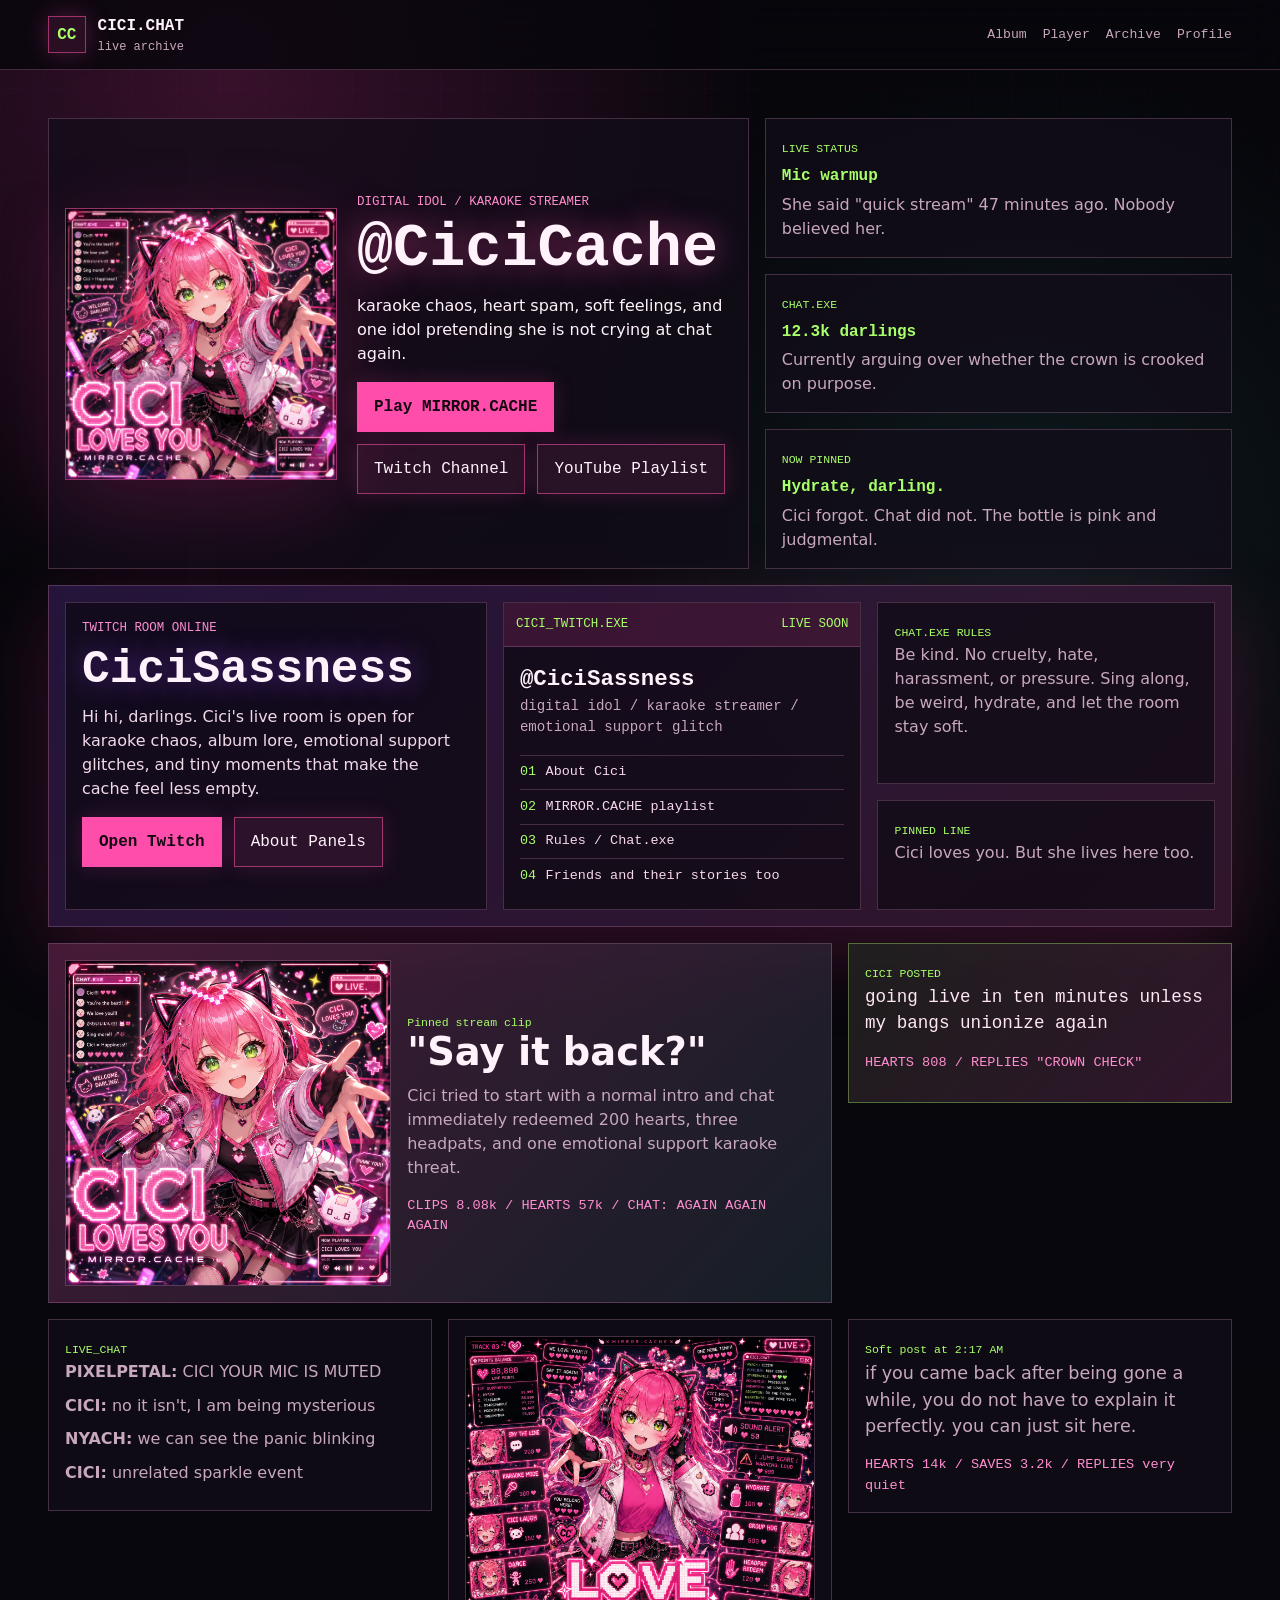
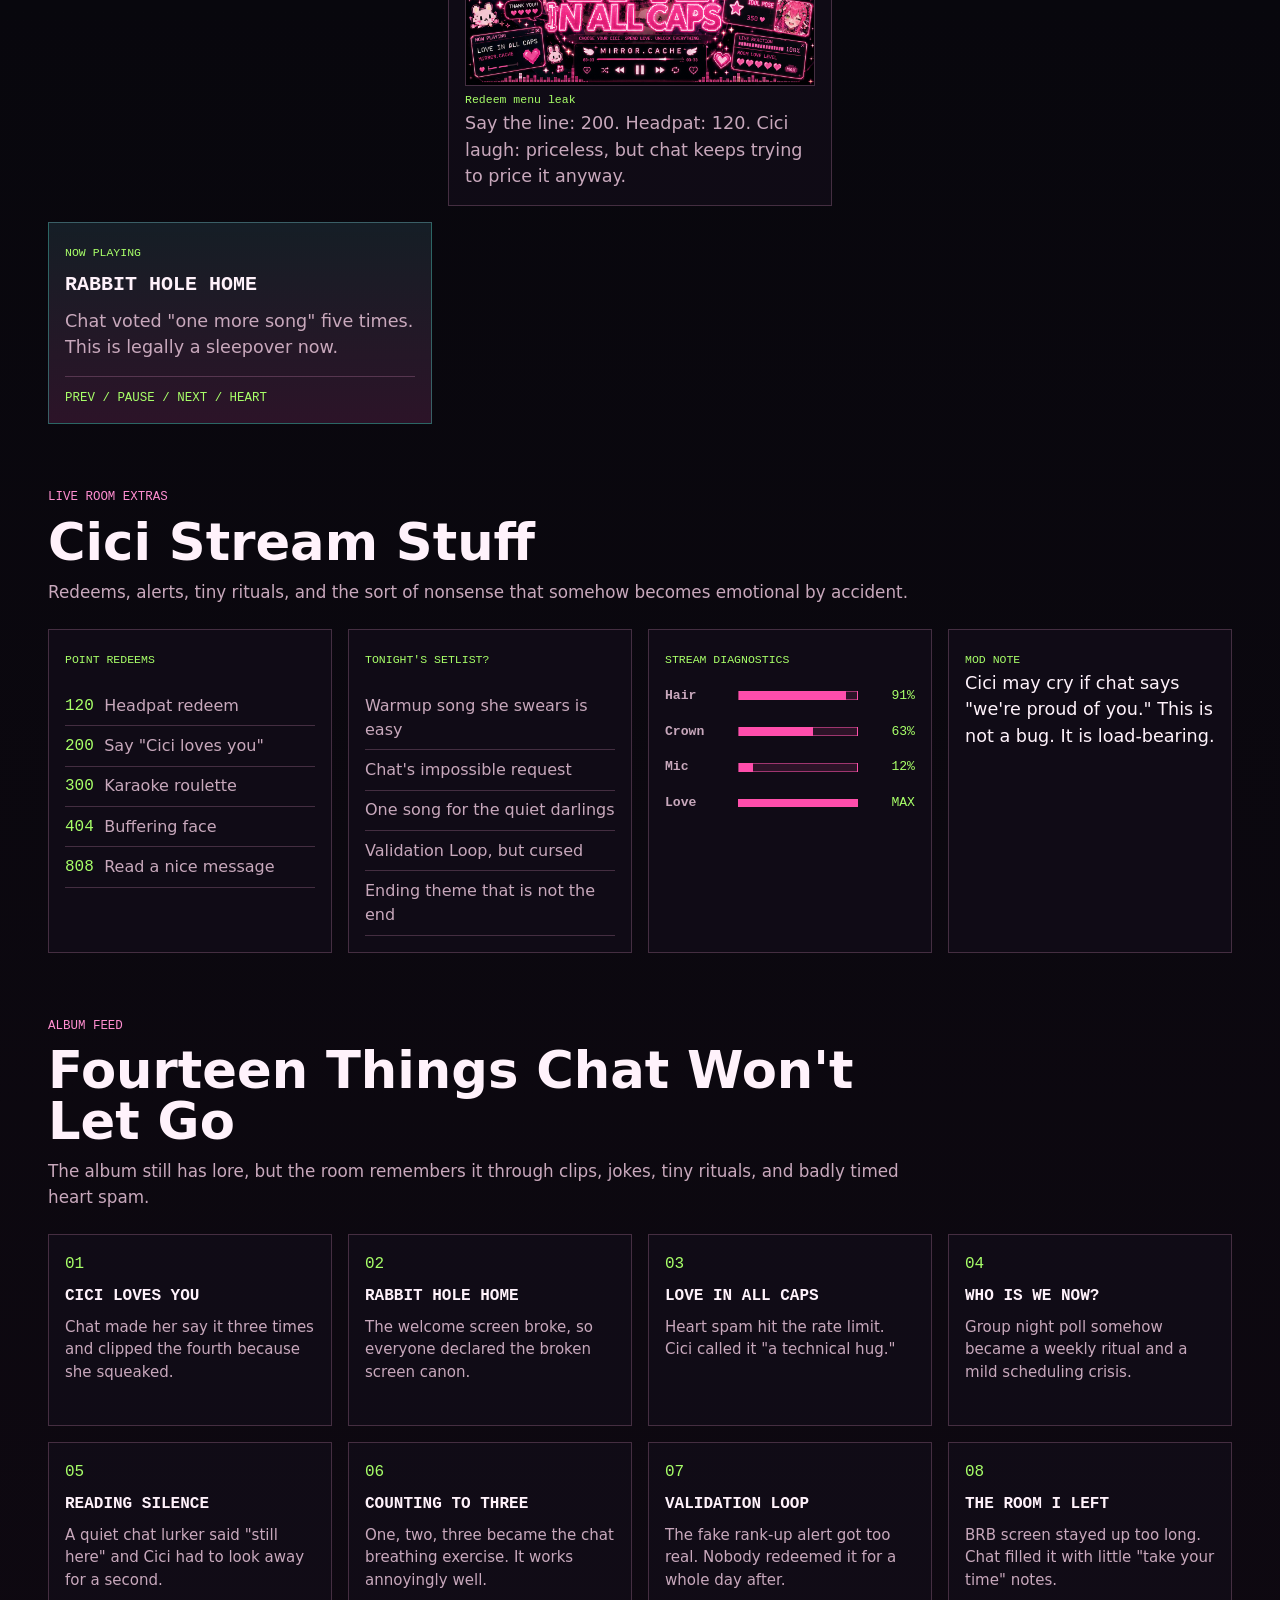
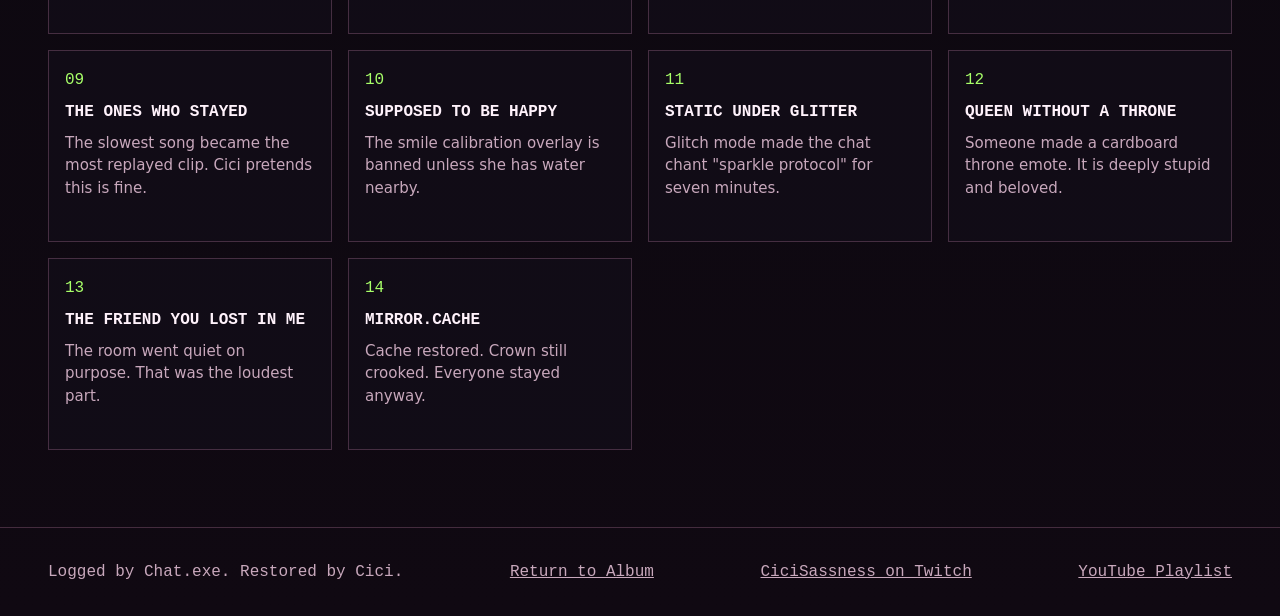
==== commit e23f8fad: "Add files via upload" ====
--- a/social.html
+++ b/social.html
@@ -3,12 +3,58 @@
   <head>
     <meta charset="utf-8" />
     <meta name="viewport" content="width=device-width, initial-scale=1" />
-    <title>Cici.Chat | MIRROR.CACHE</title>
-    <meta name="description" content="Cici's social archive: live status, posts, chat logs, and MIRROR.CACHE links." />
-    <meta property="og:title" content="Cici.Chat | MIRROR.CACHE" />
-    <meta property="og:description" content="Cici loves you, darlings. Say it back?" />
-    <meta property="og:image" content="assets/images/CICI LOVES YOU.png" />
+    <title>Cici.Chat | Cici Digital Idol Social Archive</title>
+    <meta
+      name="description"
+      content="Enter Cici.Chat, the social archive for Cici from MIRROR.CACHE: Twitch links, stream redeems, chat posts, album lore, VTuber profile, and digital idol chaos."
+    />
+    <meta
+      name="keywords"
+      content="Cici.Chat, Cici Twitch, CiciSassness, MIRROR.CACHE social, Cici VTuber, digital idol social page, karaoke streamer, Sparrow x Echo"
+    />
+    <meta name="author" content="Sparrow x Echo" />
+    <meta name="robots" content="index, follow, max-image-preview:large" />
+    <meta name="theme-color" content="#ff4aa2" />
+    <link rel="canonical" href="https://sparrowxecho.github.io/cici-mirror-cache/social.html" />
+    <link rel="manifest" href="site.webmanifest" />
+    <link rel="icon" href="favicon.svg" type="image/svg+xml" />
+    <meta property="og:type" content="profile" />
+    <meta property="og:site_name" content="MIRROR.CACHE" />
+    <meta property="og:title" content="Cici.Chat | Cici Digital Idol Social Archive" />
+    <meta property="og:description" content="Cici loves you, darlings. Visit her Twitch room, social feed, stream dashboard, and MIRROR.CACHE lore archive." />
+    <meta property="og:url" content="https://sparrowxecho.github.io/cici-mirror-cache/social.html" />
+    <meta property="og:image" content="https://sparrowxecho.github.io/cici-mirror-cache/site-preview-social.png" />
+    <meta property="og:image:alt" content="Cici.Chat social page preview with Cici's stream feed and pink digital idol widgets." />
+    <meta name="twitter:card" content="summary_large_image" />
+    <meta name="twitter:title" content="Cici.Chat | Cici Digital Idol Social Archive" />
+    <meta name="twitter:description" content="Twitch links, chat posts, stream redeems, album lore, and Cici's emotional support glitch energy." />
+    <meta name="twitter:image" content="https://sparrowxecho.github.io/cici-mirror-cache/site-preview-social.png" />
     <link rel="stylesheet" href="styles.css" />
+    <script type="application/ld+json">
+      {
+        "@context": "https://schema.org",
+        "@type": "ProfilePage",
+        "name": "Cici.Chat",
+        "description": "The social archive and Twitch profile page for Cici, the fictional digital idol and karaoke streamer from MIRROR.CACHE.",
+        "url": "https://sparrowxecho.github.io/cici-mirror-cache/social.html",
+        "image": "https://sparrowxecho.github.io/cici-mirror-cache/site-preview-social.png",
+        "about": {
+          "@type": "Person",
+          "name": "Cici",
+          "alternateName": ["CiciSassness", "@CiciCache"],
+          "description": "A fictional pink digital idol, karaoke streamer, VTuber character, and emotional support glitch.",
+          "sameAs": [
+            "https://www.twitch.tv/cicisassness",
+            "https://www.youtube.com/playlist?list=PL7NolO6GeT1DRbNExZtBVM4HUYzlJeGBe"
+          ]
+        },
+        "isPartOf": {
+          "@type": "MusicAlbum",
+          "name": "MIRROR.CACHE",
+          "url": "https://sparrowxecho.github.io/cici-mirror-cache/"
+        }
+      }
+    </script>
   </head>
   <body>
     <header class="site-header">
@@ -220,6 +266,8 @@
     <footer class="site-footer">
       <p>Logged by Chat.exe. Restored by Cici.</p>
       <a href="index.html">Return to Album</a>
+      <a href="https://www.twitch.tv/cicisassness">CiciSassness on Twitch</a>
+      <a href="https://www.youtube.com/playlist?list=PL7NolO6GeT1DRbNExZtBVM4HUYzlJeGBe">YouTube Playlist</a>
     </footer>
   </body>
 </html>
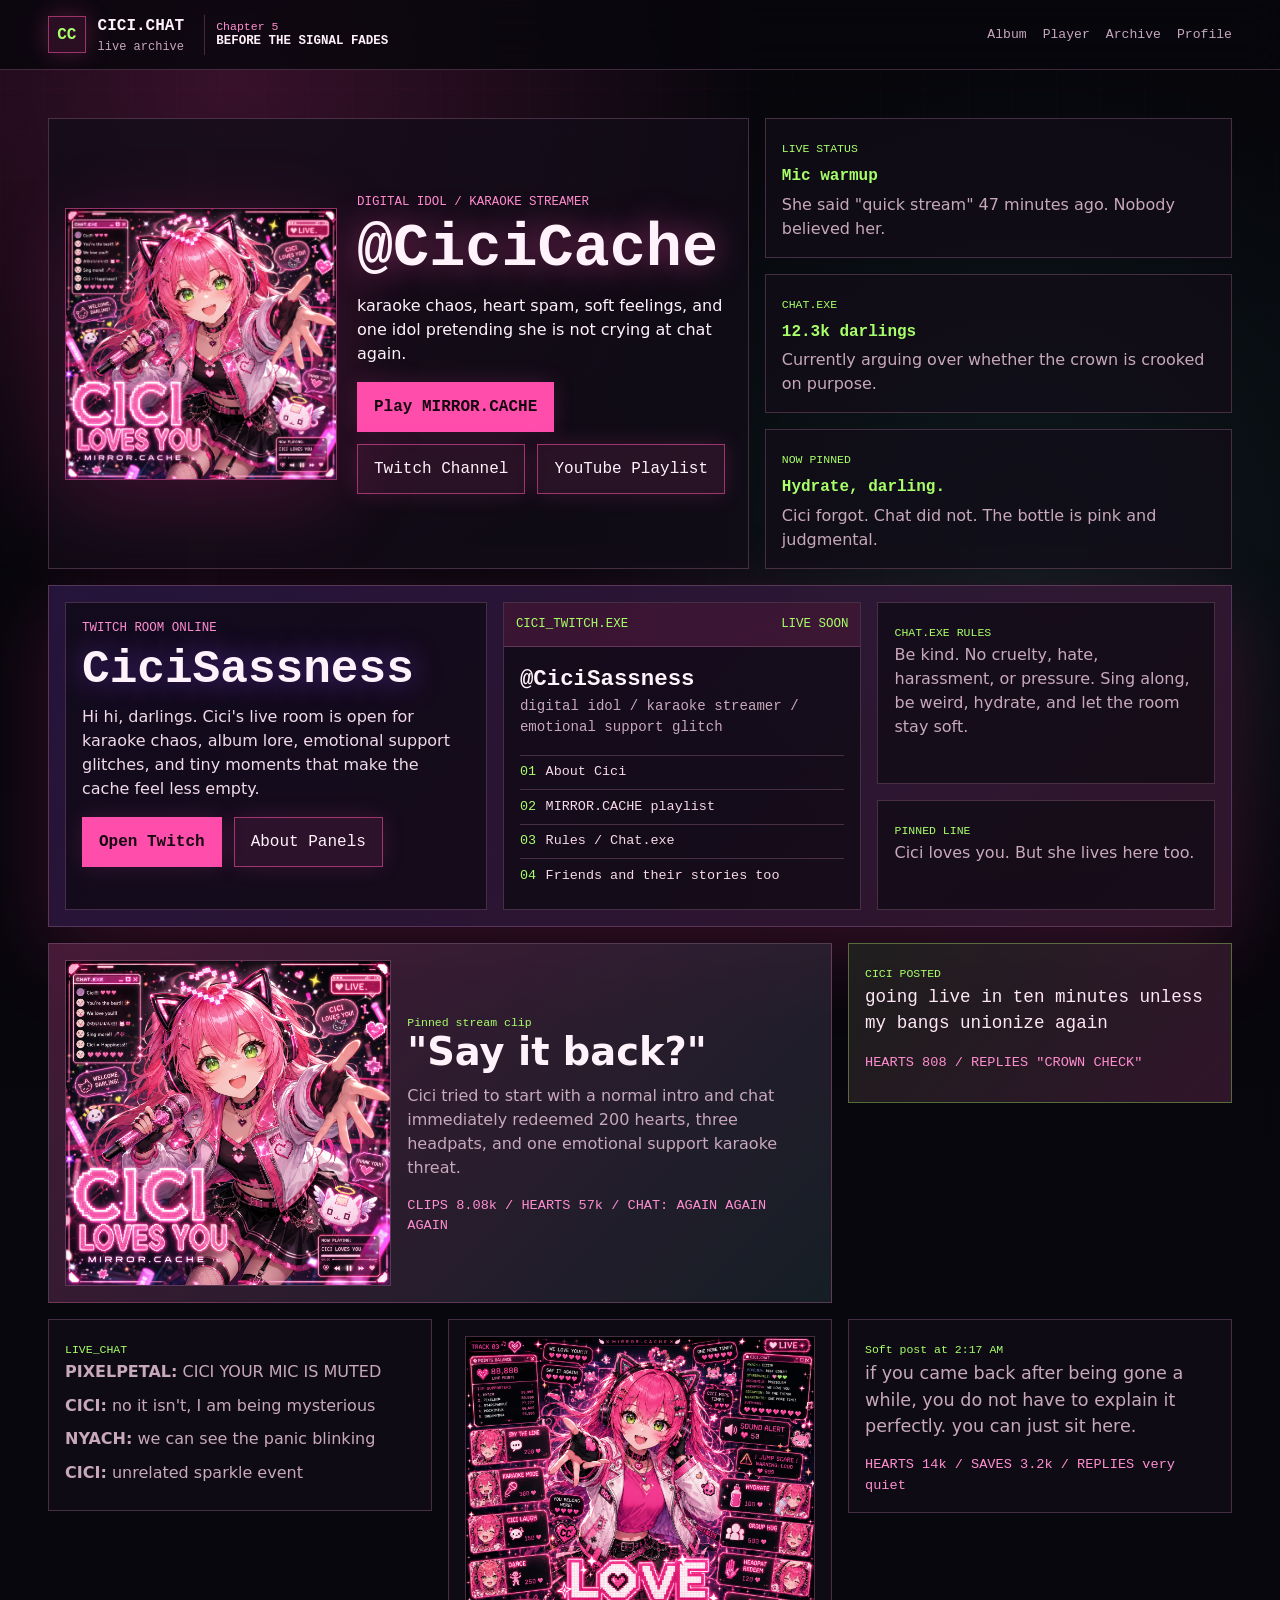
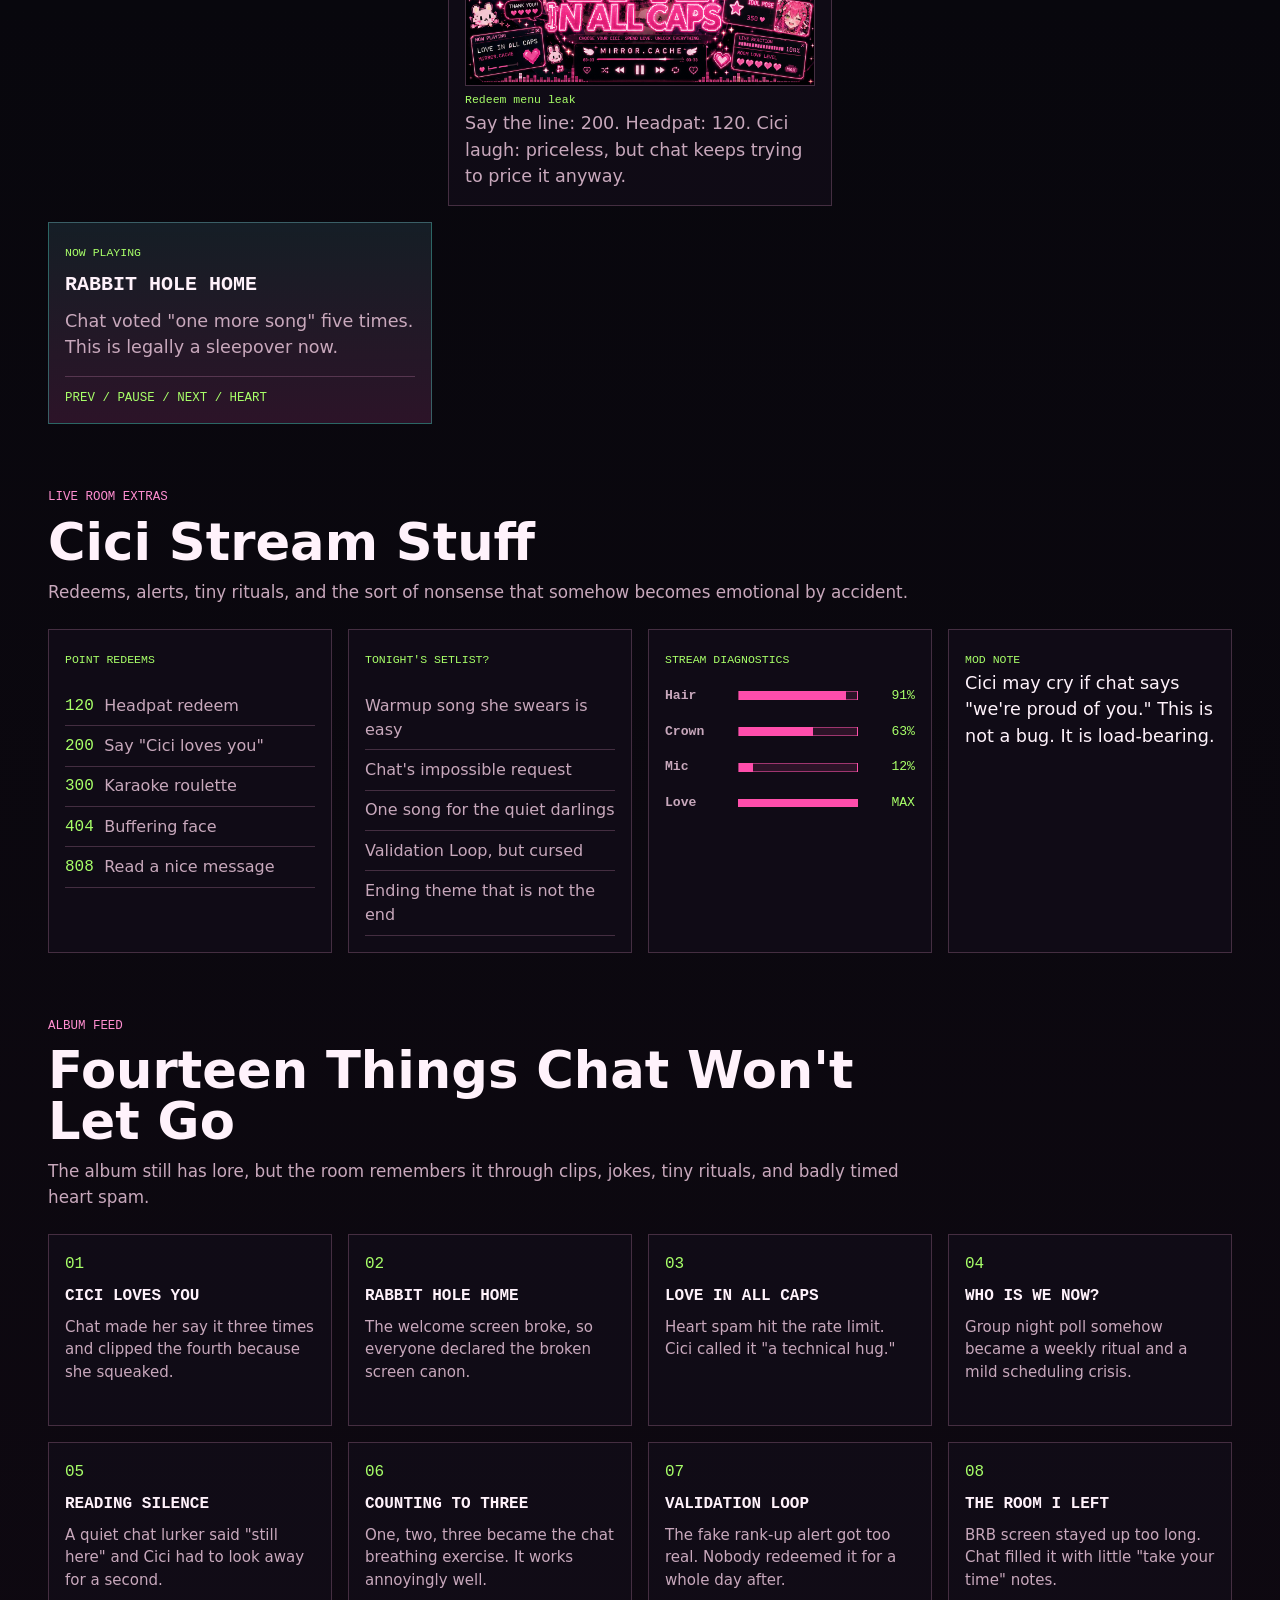
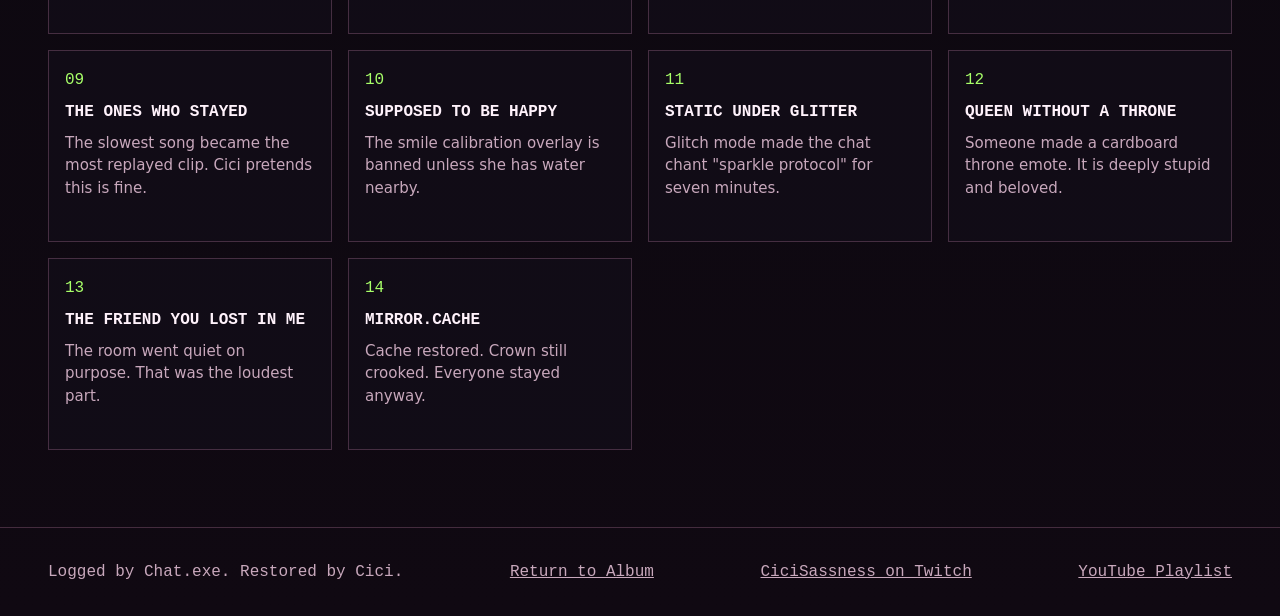
==== commit 4be4cb3b: "Add files via upload" ====
--- a/social.html
+++ b/social.html
@@ -58,13 +58,19 @@
   </head>
   <body>
     <header class="site-header">
-      <a class="brand" href="index.html" aria-label="MIRROR.CACHE home">
-        <span class="brand-mark">CC</span>
-        <span>
-          <strong>CICI.CHAT</strong>
-          <small>live archive</small>
-        </span>
-      </a>
+      <div class="brand-cluster">
+        <a class="brand" href="index.html" aria-label="MIRROR.CACHE home">
+          <span class="brand-mark">CC</span>
+          <span>
+            <strong>CICI.CHAT</strong>
+            <small>live archive</small>
+          </span>
+        </a>
+        <a class="chapter-link" href="https://drsparrow11.github.io/btsf/" aria-label="Open BEFORE THE SIGNAL FADES main hub">
+          <span>Chapter 5</span>
+          <strong>BEFORE THE SIGNAL FADES</strong>
+        </a>
+      </div>
       <nav aria-label="Primary navigation">
         <a href="index.html">Album</a>
         <a href="index.html#player">Player</a>
--- a/styles.css
+++ b/styles.css
@@ -73,11 +73,19 @@
   backdrop-filter: blur(18px);
 }
 
+.brand-cluster {
+  display: flex;
+  align-items: center;
+  gap: clamp(0.75rem, 2vw, 1.25rem);
+  min-width: 0;
+}
+
 .brand {
   display: inline-flex;
   align-items: center;
   gap: 0.75rem;
   text-decoration: none;
+  flex: 0 0 auto;
 }
 
 .brand-mark {
@@ -112,6 +120,35 @@
 .brand small {
   color: var(--muted);
   font-size: 0.75rem;
+}
+
+.chapter-link {
+  display: inline-flex;
+  flex-direction: column;
+  justify-content: center;
+  min-height: 2.35rem;
+  padding: 0.35rem 0.7rem;
+  border-left: 1px solid var(--line-soft);
+  color: var(--muted);
+  font-family: var(--mono);
+  font-size: 0.72rem;
+  line-height: 1.2;
+  text-decoration: none;
+}
+
+.chapter-link span {
+  color: var(--pink);
+}
+
+.chapter-link strong {
+  color: var(--text);
+  font-size: 0.78rem;
+  font-weight: 700;
+}
+
+.chapter-link:hover strong,
+.chapter-link:hover span {
+  color: var(--lime);
 }
 
 nav {
@@ -960,6 +997,18 @@
     flex-direction: column;
   }
 
+  .brand-cluster {
+    align-items: flex-start;
+    flex-direction: column;
+    gap: 0.65rem;
+  }
+
+  .chapter-link {
+    border-left: 0;
+    border-top: 1px solid var(--line-soft);
+    padding: 0.55rem 0 0;
+  }
+
   nav {
     justify-content: flex-start;
   }
